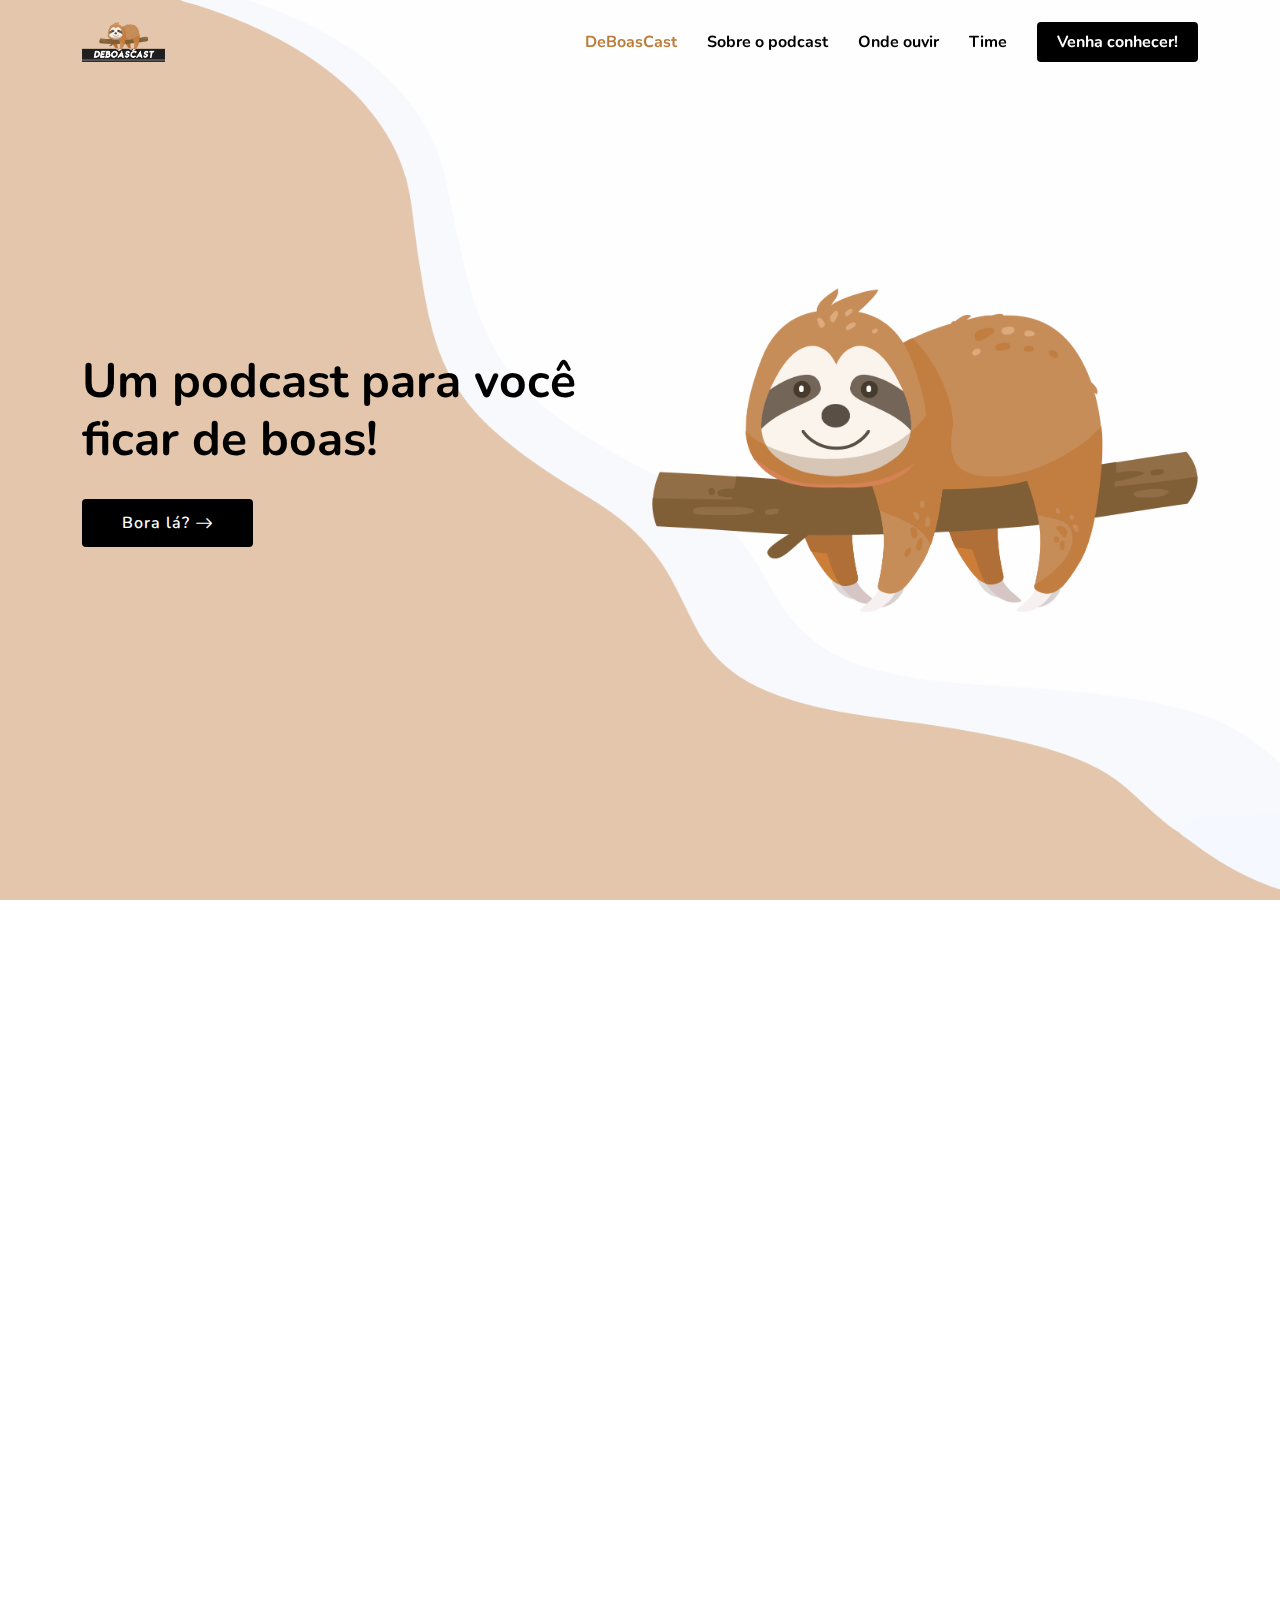
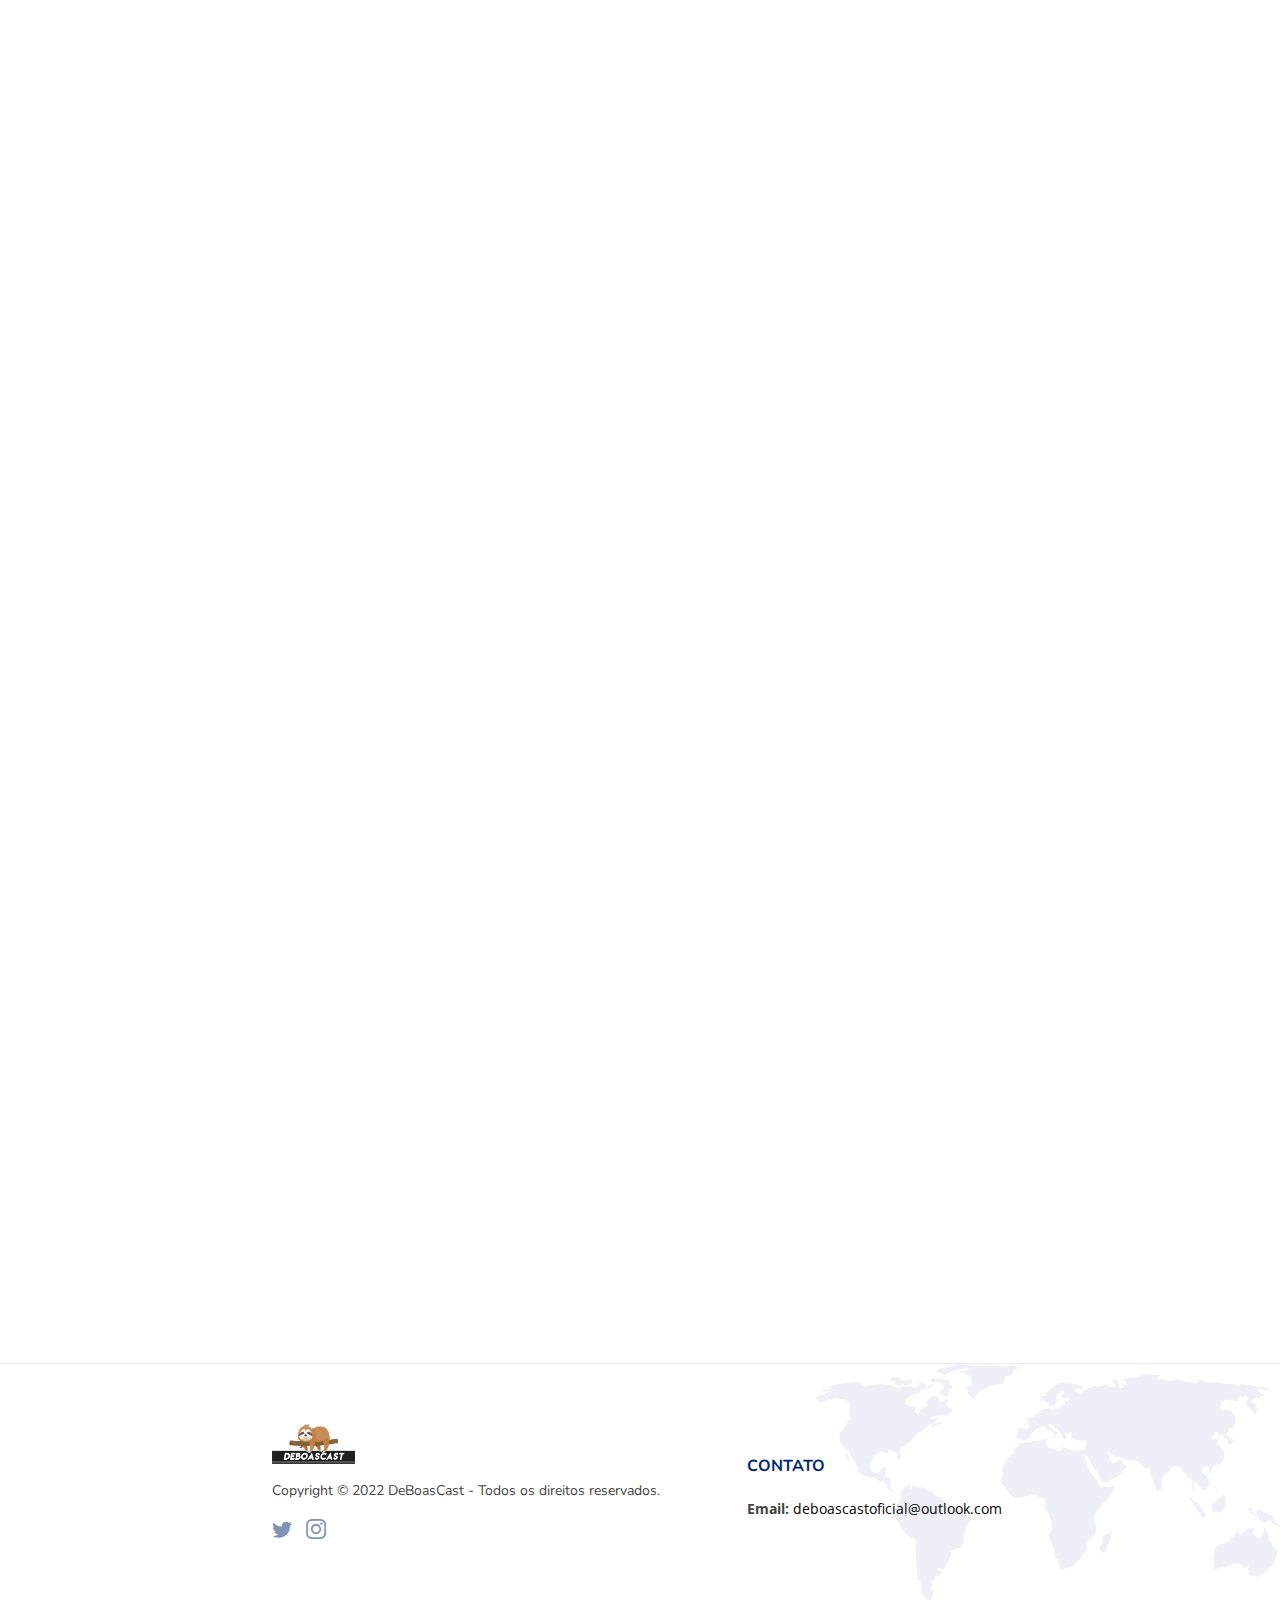
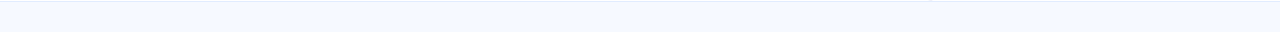
==== index.html @ 627dea47 "hotfix" ====
<!DOCTYPE html>
<html lang="pt-br">

<head>
  <meta charset="utf-8">
  <meta content="width=device-width, initial-scale=1.0" name="viewport">

  <title>DeBoasCast</title>
  <meta content="" name="description">
  <meta content="" name="keywords">

  <!-- Favicons -->
  <link href="assets/img/favicon.png" rel="icon">
  <link href="assets/img/apple-touch-icon.png" rel="apple-touch-icon">

  <!-- Google Fonts -->
  <link
    href="https://fonts.googleapis.com/css?family=Open+Sans:300,300i,400,400i,600,600i,700,700i|Nunito:300,300i,400,400i,600,600i,700,700i|Poppins:300,300i,400,400i,500,500i,600,600i,700,700i"
    rel="stylesheet">

  <!-- Vendor CSS Files -->
  <link href="assets/vendor/aos/aos.css" rel="stylesheet">
  <link href="assets/vendor/bootstrap/css/bootstrap.min.css" rel="stylesheet">
  <link href="assets/vendor/bootstrap-icons/bootstrap-icons.css" rel="stylesheet">
  <link href="assets/vendor/glightbox/css/glightbox.min.css" rel="stylesheet">
  <link href="assets/vendor/remixicon/remixicon.css" rel="stylesheet">
  <link href="assets/vendor/swiper/swiper-bundle.min.css" rel="stylesheet">

  <!-- Template Main CSS File -->
  <link href="assets/css/style.css" rel="stylesheet">


</head>

<body>

  <!-- ======= Header ======= -->
  <header id="header" class="header fixed-top">
    <div class="container-fluid container-xl d-flex align-items-center justify-content-between">

      <a href="index.html" class="logo d-flex align-items-center">
        <img src="assets/img/logo.png" alt="">
      </a>

      <nav id="navbar" class="navbar">
        <ul>
          <li><a class="nav-link scrollto active" href="#hero">DeBoasCast</a></li>
          <li><a class="nav-link scrollto" href="#about">Sobre o podcast</a></li>
          <li><a class="nav-link scrollto" href="#services">Onde ouvir</a></li>
          <li><a class="nav-link scrollto" href="#team">Time</a></li>
          <li><a class="getstarted scrollto" href="#services">Venha conhecer!</a></li>
        </ul>
        <i class="bi bi-list mobile-nav-toggle"></i>
      </nav><!-- .navbar -->

    </div>
  </header><!-- End Header -->

  <!-- ======= Hero Section ======= -->
  <section id="hero" class="hero d-flex align-items-center">

    <div class="container">
      <div class="row">
        <div class="col-lg-6 d-flex flex-column justify-content-center">
          <h1 data-aos="fade-up">Um podcast para você ficar de boas!</h1>
          <div data-aos="fade-up" data-aos-delay="600">
            <div class="text-center text-lg-start">
              <a href="#about"
                class="btn-get-started scrollto d-inline-flex align-items-center justify-content-center align-self-center">
                <span>Bora lá?</span>
                <i class="bi bi-arrow-right"></i>
              </a>
            </div>
          </div>
        </div>
        <div class="col-lg-6 hero-img" data-aos="zoom-out" data-aos-delay="200">
          <img src="assets/img/deboascast.png" class="img-fluid" alt="">
        </div>
      </div>
    </div>

  </section><!-- End Hero -->

  <main id="main">
    <!-- ======= About Section ======= -->
    <section id="about" class="about">

      <div class="container" data-aos="fade-up">
        <div class="row gx-0">

          <div class="col-lg-6 d-flex flex-column justify-content-center" data-aos="fade-up" data-aos-delay="200">
            <div class="content">
              <h3>Sobre o podcast</h3>
              <h2>Aquela boa conversa entre amigos</h2>
              <p>
                DeboasCast é um podcast em que a risada é garantida. Um papo solto, sem perder o fio. Com leveza,
                criamos conversas autênticas sobre os mais diversos temas.
              </p>
            </div>
          </div>

          <div class="col-lg-6 d-flex align-items-center" data-aos="zoom-out" data-aos-delay="200">
            <img src="assets/img/about.jpg" class="img-fluid" alt="">
          </div>

        </div>
      </div>

    </section><!-- End About Section -->

    <!-- ======= Services Section ======= -->
    <section id="services" class="services">

      <div class="container" data-aos="fade-up">

        <header class="section-header">
          <p>Estamos nas principais plataformas de podcast!</p>
        </header>

        <div class="row gy-4">

          <div class="col-lg-4 col-md-6" data-aos="fade-up" data-aos-delay="200">
            <div class="service-box blue">
              <img src="assets/img/spotify.png" alt="Logo Deezer">
              <br><br><br>
              <h3>Spotify</h3>
              <p>Não se esqueça de seguir o <strong>DeBoasCast</strong> para ser notificado sempre que tiver um episódio
                novo.</p>
              <a href="https://open.spotify.com/show/2kVSVNkNTw2prxW7HHqRiY" target="_blank"
                class="read-more"><span>Clique para ouvir</span> <i class="bi bi-arrow-right"></i></a>
            </div>
          </div>

          <div class="col-lg-4 col-md-6" data-aos="fade-up" data-aos-delay="300">
            <div class="service-box orange">
              <img src="assets/img/deezer.png" alt="Logo Deezer">
              <br><br><br>
              <h3>Deezer</h3>
              <p>Não se esqueça de seguir o <strong>DeBoasCast</strong> para ser notificado sempre que tiver um episódio
                novo.</p>
              <a href="https://www.deezer.com/br/show/1215762" target="_blank" class="read-more"><span>Clique para
                  ouvir</span> <i class="bi bi-arrow-right"></i></a>
            </div>
          </div>

          <div class="col-lg-4 col-md-6" data-aos="fade-up" data-aos-delay="400">
            <div class="service-box green">
              <img src="assets/img/googlePodcasts.png" alt="Logo Google Podcast">
              <br><br><br>
              <h3>Google Podcast</h3>
              <p>Não se esqueça de seguir o <strong>DeBoasCast</strong> para ser notificado sempre que tiver um episódio
                novo.</p>
              <a href="https://podcasts.google.com/feed/aHR0cDovL3Jzcy5jYXN0Ym94LmZtL2V2ZXJlc3QvYjdmNjM5ZDdiN2ZmNGRjMDgyZWZkNWFkYTFkZWQzZjgueG1s"
                target="_blank" class="read-more"><span>Clique para ouvir</span> <i class="bi bi-arrow-right"></i></a>
            </div>
          </div>



        </div>

      </div>

    </section><!-- End Services Section -->

    <!-- ======= Team Section ======= -->
    <section id="team" class="team">

      <div class="container" data-aos="fade-up">

        <header class="section-header">
          <p>Nosso time</p>
        </header>

        <div class="row gy-4 align-items-center justify-content-center">

          <div class="col-lg-3 col-md-6 d-flex align-items-stretch" data-aos="fade-up" data-aos-delay="100">
            <div class="member">
              <div class="member-img">
                <img src="assets/img/team/team-1.jpg" class="img-fluid" alt="">
                <div class="social">
                  <a href="https://twitter.com/rr_lores" target="_blank"><i class="bi bi-twitter"></i></a>
                  <a href="https://www.instagram.com/rr_lores/" target="_blank"><i class="bi bi-instagram"></i></a>
                </div>
              </div>


              <div class="member-info">
                <h4>Rafael Lopes dos Santos</h4>
                <span>Fundador</span>
                <p>O PodCast foi criado com o objetivo de te deixar de boas. Você vai dar boas risadas, refletindo sobre os temas discutidos e contando sempre com presenças ilustres!</p>
              </div>
            </div>
          </div>
        </div>
      </div>

      </div>

      </div>

    </section><!-- End Team Section -->

  </main><!-- End #main -->

  <!-- ======= Footer ======= -->
  <footer id="footer" class="footer">

    <div class="footer-top">
      <div class="container">
        <div class="row gy-4 align-items-center justify-content-center">
          <div class="col-lg-5 col-md-12 footer-info ">
            <a href="index.html" class="logo d-flex align-items-center">
              <img src="assets/img/logo.png" alt="">
            </a>
            <p>Copyright © 2022 DeBoasCast - Todos os direitos reservados.</p>
            <div class="social-links mt-3 ">
              <a href="https://twitter.com/DeBoasCast" target="_blank" class="twitter"><i class="bi bi-twitter"></i></a>
              <a href="https://www.instagram.com/deboascastoficial/" target="_blank" class="instagram"><i
                  class="bi bi-instagram"></i></a>
            </div>
          </div>

          <div class="col-lg-3 col-md-12 footer-contact text-center text-md-start">
            <h4>Contato</h4>
            <p>
              <strong>Email:</strong> <a href="mailto:">deboascastoficial@outlook.com</a><br>
            </p>

          </div>

        </div>
      </div>
    </div>
    </div>
  </footer><!-- End Footer -->

  <!-- Vendor JS Files -->
  <script src="assets/vendor/purecounter/purecounter_vanilla.js"></script>
  <script src="assets/vendor/aos/aos.js"></script>
  <script src="assets/vendor/bootstrap/js/bootstrap.bundle.min.js"></script>
  <script src="assets/vendor/glightbox/js/glightbox.min.js"></script>
  <script src="assets/vendor/isotope-layout/isotope.pkgd.min.js"></script>
  <script src="assets/vendor/swiper/swiper-bundle.min.js"></script>
  <script src="assets/vendor/php-email-form/validate.js"></script>

  <!-- Template Main JS File -->
  <script src="assets/js/main.js"></script>

</body>

</html>
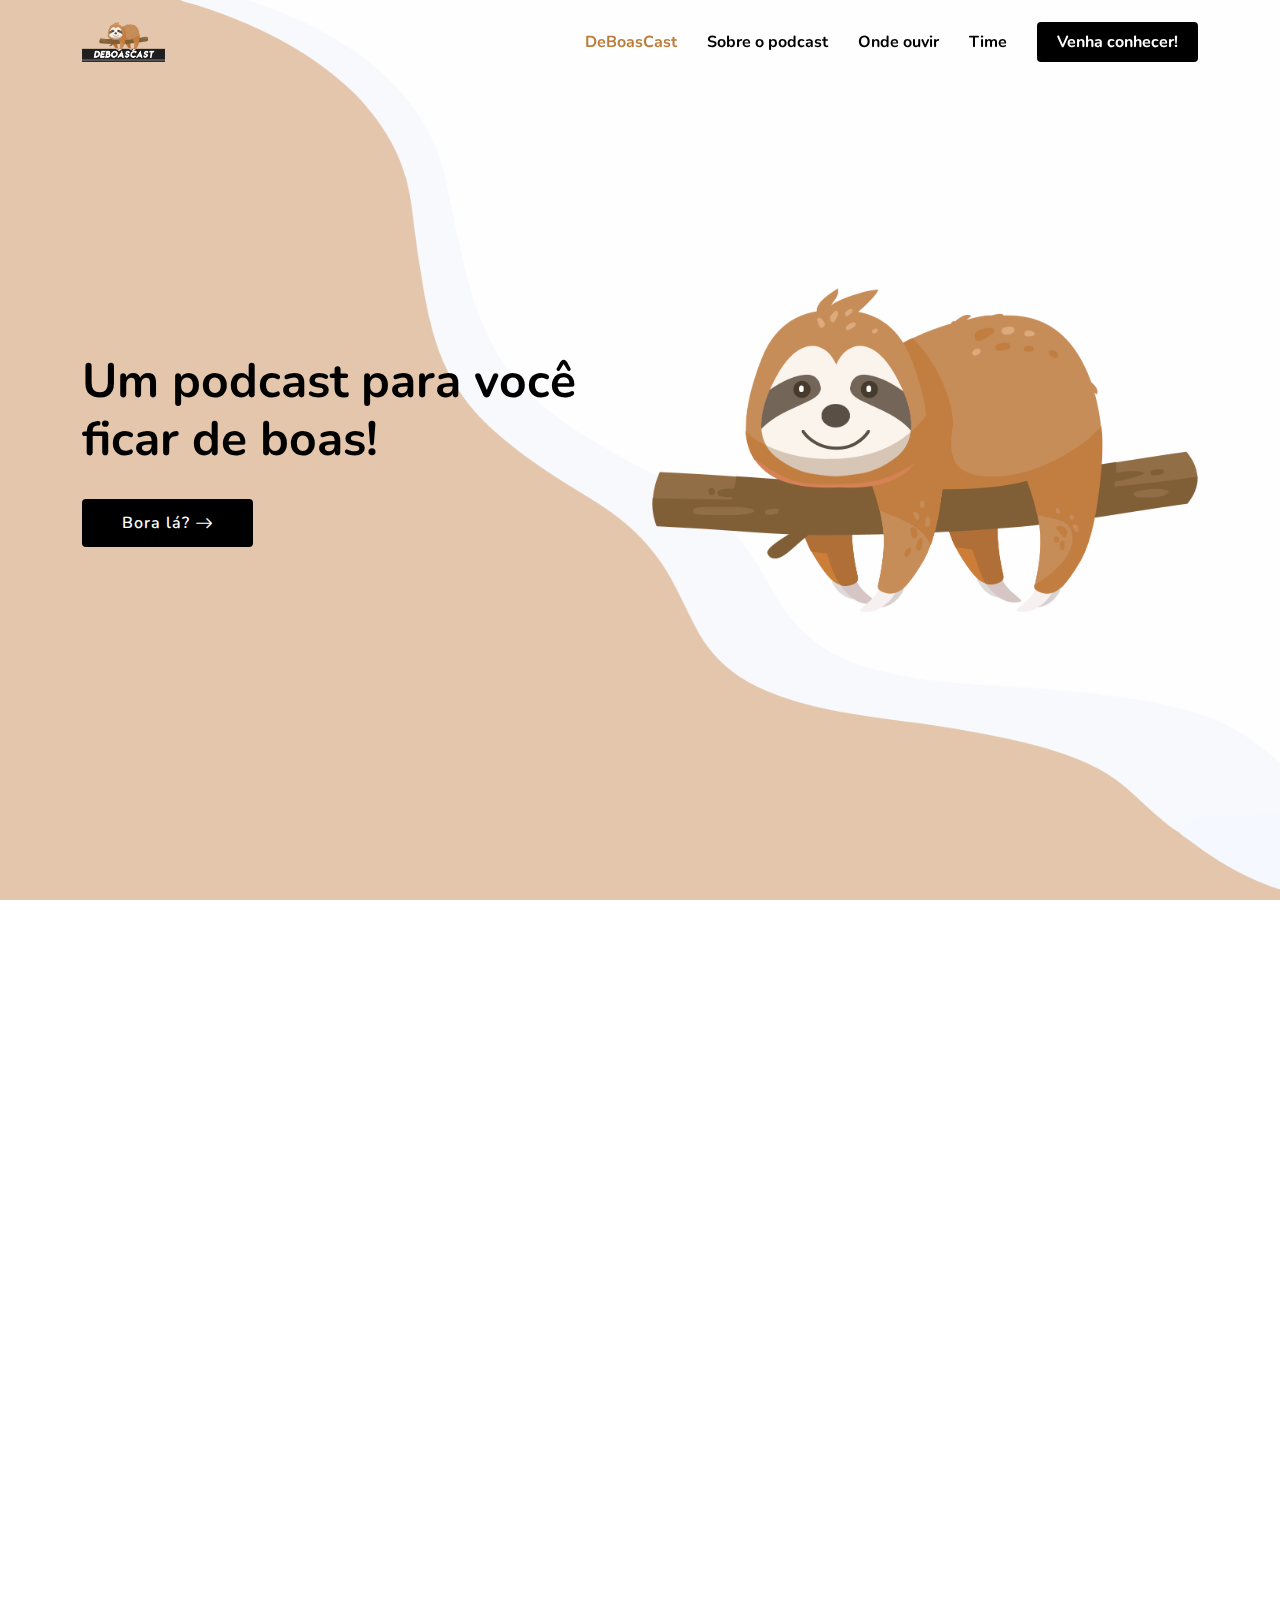
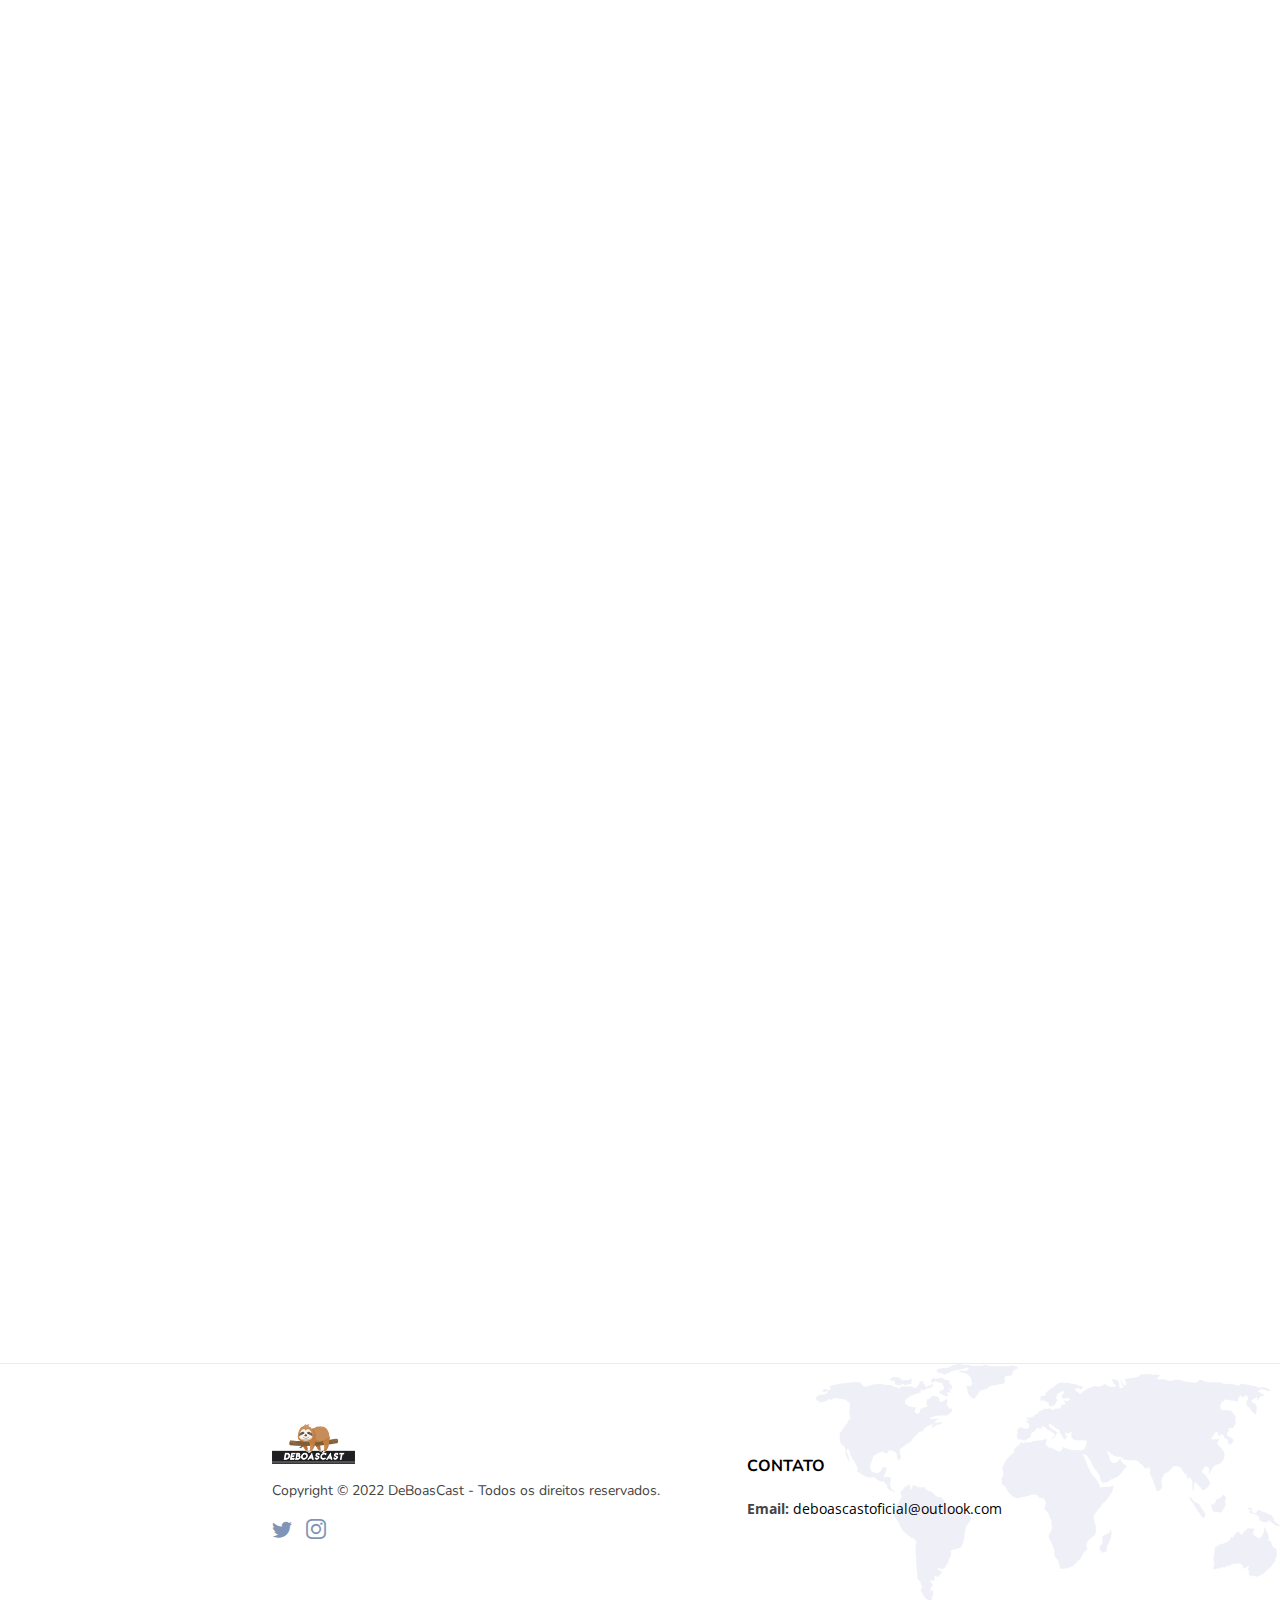
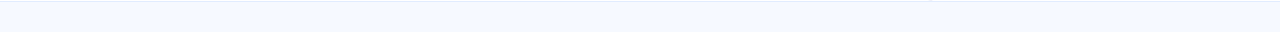
==== commit 21082be1: "update" ====
--- a/index.html
+++ b/index.html
@@ -232,8 +232,13 @@
         </div>
       </div>
     </div>
+
+
     </div>
   </footer><!-- End Footer -->
+
+  <a href="#" class="back-to-top d-flex align-items-center justify-content-center"><i
+      class="bi bi-arrow-up-short"></i></a>
 
   <!-- Vendor JS Files -->
   <script src="assets/vendor/purecounter/purecounter_vanilla.js"></script>
--- a/assets/css/style.css
+++ b/assets/css/style.css
@@ -732,7 +732,7 @@
   font-size: 18px;
   margin: 0;
   font-weight: 700;
-  color: #012970;
+  color: #000;
 }
 
 .features .feture-tabs .tab-content i {
@@ -768,7 +768,7 @@
   font-size: 20px;
   font-weight: 700;
   margin: 0 0 10px 0;
-  color: #012970;
+  color: #000;
 }
 
 .features .feature-icons .content .icon-box i {
@@ -827,7 +827,7 @@
 }
 
 .services .service-box.blue {
-  border-bottom: 3px solid #00bd60;
+  border-bottom: 3px solid #000;
 }
 
 
@@ -874,463 +874,6 @@
 
 .services .service-box:hover .icon {
   background: #fff;
-}
-
-/*--------------------------------------------------------------
-# Pricing
---------------------------------------------------------------*/
-.pricing .box {
-  padding: 40px 20px;
-  background: #fff;
-  text-align: center;
-  box-shadow: 0px 0 30px rgba(1, 41, 112, 0.08);
-  border-radius: 4px;
-  position: relative;
-  overflow: hidden;
-  transition: 0.3s;
-}
-
-.pricing .box:hover {
-  transform: scale(1.1);
-  box-shadow: 0px 0 30px rgba(1, 41, 112, 0.1);
-}
-
-.pricing h3 {
-  font-weight: 700;
-  font-size: 18px;
-  margin-bottom: 15px;
-}
-
-.pricing .price {
-  font-size: 36px;
-  color: #444444;
-  font-weight: 600;
-  font-family: "Poppins", sans-serif;
-}
-
-.pricing .price sup {
-  font-size: 20px;
-  top: -15px;
-  left: -3px;
-}
-
-.pricing .price span {
-  color: #bababa;
-  font-size: 16px;
-  font-weight: 300;
-}
-
-.pricing img {
-  padding: 30px 40px;
-}
-
-.pricing ul {
-  padding: 0;
-  list-style: none;
-  color: #444444;
-  text-align: center;
-  line-height: 26px;
-  font-size: 16px;
-  margin-bottom: 25px;
-}
-
-.pricing ul li {
-  padding-bottom: 10px;
-}
-
-.pricing ul .na {
-  color: #ccc;
-  text-decoration: line-through;
-}
-
-.pricing .btn-buy {
-  display: inline-block;
-  padding: 8px 40px 10px 40px;
-  border-radius: 50px;
-  color: #4154f1;
-  transition: none;
-  font-size: 16px;
-  font-weight: 400;
-  font-family: "Nunito", sans-serif;
-  font-weight: 600;
-  transition: 0.3s;
-  border: 1px solid #4154f1;
-}
-
-.pricing .btn-buy:hover {
-  background: #4154f1;
-  color: #fff;
-}
-
-.pricing .featured {
-  width: 200px;
-  position: absolute;
-  top: 18px;
-  right: -68px;
-  transform: rotate(45deg);
-  z-index: 1;
-  font-size: 14px;
-  padding: 1px 0 3px 0;
-  background: #4154f1;
-  color: #fff;
-}
-
-/*--------------------------------------------------------------
-# F.A.Q
---------------------------------------------------------------*/
-.faq .accordion-collapse {
-  border: 0;
-}
-
-.faq .accordion-button {
-  padding: 15px 15px 20px 0;
-  font-weight: 600;
-  border: 0;
-  font-size: 18px;
-  color: #444444;
-  text-align: left;
-}
-
-.faq .accordion-button:focus {
-  box-shadow: none;
-}
-
-.faq .accordion-button:not(.collapsed) {
-  background: none;
-  color: #4154f1;
-  border-bottom: 0;
-}
-
-.faq .accordion-body {
-  padding: 0 0 25px 0;
-  border: 0;
-}
-
-/*--------------------------------------------------------------
-# Portfolio
---------------------------------------------------------------*/
-.portfolio #portfolio-flters {
-  padding: 0;
-  margin: 0 auto 25px auto;
-  list-style: none;
-  text-align: center;
-  background: white;
-  border-radius: 50px;
-  padding: 2px 15px;
-}
-
-.portfolio #portfolio-flters li {
-  cursor: pointer;
-  display: inline-block;
-  padding: 8px 20px 10px 20px;
-  font-size: 15px;
-  font-weight: 600;
-  line-height: 1;
-  color: #444444;
-  margin: 0 4px 8px 4px;
-  transition: 0.3s;
-  border-radius: 50px;
-  border: 1px solid #fff;
-}
-
-.portfolio #portfolio-flters li:hover,
-.portfolio #portfolio-flters li.filter-active {
-  color: #4154f1;
-  border-color: #4154f1;
-}
-
-.portfolio #portfolio-flters li:last-child {
-  margin-right: 0;
-}
-
-.portfolio .portfolio-wrap {
-  transition: 0.3s;
-  position: relative;
-  overflow: hidden;
-  z-index: 1;
-  background: rgba(255, 255, 255, 0.75);
-}
-
-.portfolio .portfolio-wrap::before {
-  content: "";
-  background: rgba(255, 255, 255, 0.75);
-  position: absolute;
-  left: 30px;
-  right: 30px;
-  top: 30px;
-  bottom: 30px;
-  transition: all ease-in-out 0.3s;
-  z-index: 2;
-  opacity: 0;
-}
-
-.portfolio .portfolio-wrap img {
-  transition: 1s;
-}
-
-.portfolio .portfolio-wrap .portfolio-info {
-  opacity: 0;
-  position: absolute;
-  top: 0;
-  left: 0;
-  right: 0;
-  bottom: 0;
-  text-align: center;
-  z-index: 3;
-  transition: all ease-in-out 0.3s;
-  display: flex;
-  flex-direction: column;
-  justify-content: center;
-  align-items: center;
-}
-
-.portfolio .portfolio-wrap .portfolio-info::before {
-  display: block;
-  content: "";
-  width: 48px;
-  height: 48px;
-  position: absolute;
-  top: 35px;
-  left: 35px;
-  border-top: 3px solid rgba(1, 41, 112, 0.2);
-  border-left: 3px solid rgba(1, 41, 112, 0.2);
-  transition: all 0.5s ease 0s;
-  z-index: 9994;
-}
-
-.portfolio .portfolio-wrap .portfolio-info::after {
-  display: block;
-  content: "";
-  width: 48px;
-  height: 48px;
-  position: absolute;
-  bottom: 35px;
-  right: 35px;
-  border-bottom: 3px solid rgba(1, 41, 112, 0.2);
-  border-right: 3px solid rgba(1, 41, 112, 0.2);
-  transition: all 0.5s ease 0s;
-  z-index: 9994;
-}
-
-.portfolio .portfolio-wrap .portfolio-info h4 {
-  font-size: 20px;
-  color: #012970;
-  font-weight: 700;
-}
-
-.portfolio .portfolio-wrap .portfolio-info p {
-  color: #012970;
-  font-weight: 600;
-  font-size: 14px;
-  text-transform: uppercase;
-  padding: 0;
-  margin: 0;
-}
-
-.portfolio .portfolio-wrap .portfolio-links {
-  text-align: center;
-  z-index: 4;
-}
-
-.portfolio .portfolio-wrap .portfolio-links a {
-  color: #fff;
-  background: #4154f1;
-  margin: 10px 2px;
-  width: 36px;
-  height: 36px;
-  display: inline-flex;
-  align-items: center;
-  justify-content: center;
-  border-radius: 50%;
-  transition: 0.3s;
-}
-
-.portfolio .portfolio-wrap .portfolio-links a i {
-  font-size: 24px;
-  line-height: 0;
-}
-
-.portfolio .portfolio-wrap .portfolio-links a:hover {
-  background: #5969f3;
-}
-
-.portfolio .portfolio-wrap:hover img {
-  transform: scale(1.1);
-}
-
-.portfolio .portfolio-wrap:hover::before {
-  top: 0;
-  left: 0;
-  right: 0;
-  bottom: 0;
-  opacity: 1;
-}
-
-.portfolio .portfolio-wrap:hover .portfolio-info {
-  opacity: 1;
-}
-
-.portfolio .portfolio-wrap:hover .portfolio-info::before {
-  top: 15px;
-  left: 15px;
-}
-
-.portfolio .portfolio-wrap:hover .portfolio-info::after {
-  bottom: 15px;
-  right: 15px;
-}
-
-/*--------------------------------------------------------------
-# Portfolio Details
---------------------------------------------------------------*/
-.portfolio-details {
-  padding-top: 40px;
-}
-
-.portfolio-details .portfolio-details-slider img {
-  width: 100%;
-}
-
-.portfolio-details .portfolio-details-slider .swiper-pagination {
-  margin-top: 20px;
-  position: relative;
-}
-
-.portfolio-details .portfolio-details-slider .swiper-pagination .swiper-pagination-bullet {
-  width: 12px;
-  height: 12px;
-  background-color: #fff;
-  opacity: 1;
-  border: 1px solid #4154f1;
-}
-
-.portfolio-details .portfolio-details-slider .swiper-pagination .swiper-pagination-bullet-active {
-  background-color: #4154f1;
-}
-
-.portfolio-details .portfolio-info {
-  padding: 30px;
-  box-shadow: 0px 0 30px rgba(1, 41, 112, 0.08);
-}
-
-.portfolio-details .portfolio-info h3 {
-  font-size: 22px;
-  font-weight: 700;
-  margin-bottom: 20px;
-  padding-bottom: 20px;
-  border-bottom: 1px solid #eee;
-}
-
-.portfolio-details .portfolio-info ul {
-  list-style: none;
-  padding: 0;
-  font-size: 15px;
-}
-
-.portfolio-details .portfolio-info ul li+li {
-  margin-top: 10px;
-}
-
-.portfolio-details .portfolio-description {
-  padding-top: 30px;
-}
-
-.portfolio-details .portfolio-description h2 {
-  font-size: 26px;
-  font-weight: 700;
-  margin-bottom: 20px;
-}
-
-.portfolio-details .portfolio-description p {
-  padding: 0;
-}
-
-/*--------------------------------------------------------------
-# Testimonials
---------------------------------------------------------------*/
-.testimonials .testimonial-item {
-  box-sizing: content-box;
-  padding: 30px;
-  margin: 40px 30px;
-  box-shadow: 0px 0 20px rgba(1, 41, 112, 0.1);
-  background: #fff;
-  min-height: 320px;
-  display: flex;
-  flex-direction: column;
-  text-align: center;
-  transition: 0.3s;
-}
-
-.testimonials .testimonial-item .stars {
-  margin-bottom: 15px;
-}
-
-.testimonials .testimonial-item .stars i {
-  color: #ffc107;
-  margin: 0 1px;
-}
-
-.testimonials .testimonial-item .testimonial-img {
-  width: 90px;
-  border-radius: 50%;
-  border: 4px solid #fff;
-  margin: 0 auto;
-}
-
-.testimonials .testimonial-item h3 {
-  font-size: 18px;
-  font-weight: bold;
-  margin: 10px 0 5px 0;
-  color: #111;
-}
-
-.testimonials .testimonial-item h4 {
-  font-size: 14px;
-  color: #999;
-  margin: 0;
-}
-
-.testimonials .testimonial-item p {
-  font-style: italic;
-  margin: 0 auto 15px auto;
-}
-
-.testimonials .swiper-pagination {
-  margin-top: 20px;
-  position: relative;
-}
-
-.testimonials .swiper-pagination .swiper-pagination-bullet {
-  width: 12px;
-  height: 12px;
-  background-color: #fff;
-  opacity: 1;
-  border: 1px solid #4154f1;
-}
-
-.testimonials .swiper-pagination .swiper-pagination-bullet-active {
-  background-color: #4154f1;
-}
-
-.testimonials .swiper-slide {
-  opacity: 0.3;
-}
-
-@media (max-width: 1199px) {
-  .testimonials .swiper-slide-active {
-    opacity: 1;
-  }
-
-  .testimonials .swiper-pagination {
-    margin-top: 0;
-  }
-}
-
-@media (min-width: 1200px) {
-  .testimonials .swiper-slide-next {
-    opacity: 1;
-    transform: scale(1.12);
-  }
 }
 
 /*--------------------------------------------------------------
@@ -1432,737 +975,6 @@
 }
 
 /*--------------------------------------------------------------
-# Clients
---------------------------------------------------------------*/
-.clients .clients-slider .swiper-slide img {
-  opacity: 0.5;
-  transition: 0.3s;
-}
-
-.clients .clients-slider .swiper-slide img:hover {
-  opacity: 1;
-}
-
-.clients .clients-slider .swiper-pagination {
-  margin-top: 20px;
-  position: relative;
-}
-
-.clients .clients-slider .swiper-pagination .swiper-pagination-bullet {
-  width: 12px;
-  height: 12px;
-  background-color: #fff;
-  opacity: 1;
-  border: 1px solid #4154f1;
-}
-
-.clients .clients-slider .swiper-pagination .swiper-pagination-bullet-active {
-  background-color: #4154f1;
-}
-
-/*--------------------------------------------------------------
-# Recent Blog Posts
---------------------------------------------------------------*/
-.recent-blog-posts .post-box {
-  box-shadow: 0px 0 30px rgba(1, 41, 112, 0.08);
-  transition: 0.3s;
-  height: 100%;
-  overflow: hidden;
-  padding: 30px;
-  border-radius: 8px;
-  position: relative;
-  display: flex;
-  flex-direction: column;
-}
-
-.recent-blog-posts .post-box .post-img {
-  overflow: hidden;
-  margin: -30px -30px 15px -30px;
-  position: relative;
-}
-
-.recent-blog-posts .post-box .post-img img {
-  transition: 0.5s;
-}
-
-.recent-blog-posts .post-box .post-date {
-  font-size: 16px;
-  font-weight: 600;
-  color: rgba(1, 41, 112, 0.6);
-  display: block;
-  margin-bottom: 10px;
-}
-
-.recent-blog-posts .post-box .post-title {
-  font-size: 24px;
-  color: #012970;
-  font-weight: 700;
-  margin-bottom: 18px;
-  position: relative;
-  transition: 0.3s;
-}
-
-.recent-blog-posts .post-box .readmore {
-  display: flex;
-  align-items: center;
-  font-weight: 600;
-  line-height: 1;
-  transition: 0.3s;
-}
-
-.recent-blog-posts .post-box .readmore i {
-  line-height: 0;
-  margin-left: 4px;
-  font-size: 18px;
-}
-
-.recent-blog-posts .post-box:hover .post-title {
-  color: #4154f1;
-}
-
-.recent-blog-posts .post-box:hover .post-img img {
-  transform: rotate(6deg) scale(1.2);
-}
-
-/*--------------------------------------------------------------
-# Contact
---------------------------------------------------------------*/
-.contact .info-box {
-  color: #444444;
-  background: #fafbff;
-  padding: 30px;
-}
-
-.contact .info-box i {
-  font-size: 38px;
-  line-height: 0;
-  color: #4154f1;
-}
-
-.contact .info-box h3 {
-  font-size: 20px;
-  color: #012970;
-  font-weight: 700;
-  margin: 20px 0 10px 0;
-}
-
-.contact .info-box p {
-  padding: 0;
-  line-height: 24px;
-  font-size: 14px;
-  margin-bottom: 0;
-}
-
-.contact .php-email-form {
-  background: #fafbff;
-  padding: 30px;
-  height: 100%;
-}
-
-.contact .php-email-form .error-message {
-  display: none;
-  color: #fff;
-  background: #ed3c0d;
-  text-align: left;
-  padding: 15px;
-  margin-bottom: 24px;
-  font-weight: 600;
-}
-
-.contact .php-email-form .sent-message {
-  display: none;
-  color: #fff;
-  background: #18d26e;
-  text-align: center;
-  padding: 15px;
-  margin-bottom: 24px;
-  font-weight: 600;
-}
-
-.contact .php-email-form .loading {
-  display: none;
-  background: #fff;
-  text-align: center;
-  padding: 15px;
-  margin-bottom: 24px;
-}
-
-.contact .php-email-form .loading:before {
-  content: "";
-  display: inline-block;
-  border-radius: 50%;
-  width: 24px;
-  height: 24px;
-  margin: 0 10px -6px 0;
-  border: 3px solid #18d26e;
-  border-top-color: #eee;
-  -webkit-animation: animate-loading 1s linear infinite;
-  animation: animate-loading 1s linear infinite;
-}
-
-.contact .php-email-form input,
-.contact .php-email-form textarea {
-  border-radius: 0;
-  box-shadow: none;
-  font-size: 14px;
-  border-radius: 0;
-}
-
-.contact .php-email-form input:focus,
-.contact .php-email-form textarea:focus {
-  border-color: #4154f1;
-}
-
-.contact .php-email-form input {
-  padding: 10px 15px;
-}
-
-.contact .php-email-form textarea {
-  padding: 12px 15px;
-}
-
-.contact .php-email-form button[type=submit] {
-  background: #4154f1;
-  border: 0;
-  padding: 10px 30px;
-  color: #fff;
-  transition: 0.4s;
-  border-radius: 4px;
-}
-
-.contact .php-email-form button[type=submit]:hover {
-  background: #5969f3;
-}
-
-@-webkit-keyframes animate-loading {
-  0% {
-    transform: rotate(0deg);
-  }
-
-  100% {
-    transform: rotate(360deg);
-  }
-}
-
-@keyframes animate-loading {
-  0% {
-    transform: rotate(0deg);
-  }
-
-  100% {
-    transform: rotate(360deg);
-  }
-}
-
-/*--------------------------------------------------------------
-# Blog
---------------------------------------------------------------*/
-.blog {
-  padding: 40px 0 20px 0;
-}
-
-.blog .entry {
-  padding: 30px;
-  margin-bottom: 60px;
-  box-shadow: 0 4px 16px rgba(0, 0, 0, 0.1);
-}
-
-.blog .entry .entry-img {
-  max-height: 440px;
-  margin: -30px -30px 20px -30px;
-  overflow: hidden;
-}
-
-.blog .entry .entry-title {
-  font-size: 28px;
-  font-weight: bold;
-  padding: 0;
-  margin: 0 0 20px 0;
-}
-
-.blog .entry .entry-title a {
-  color: #012970;
-  transition: 0.3s;
-}
-
-.blog .entry .entry-title a:hover {
-  color: #4154f1;
-}
-
-.blog .entry .entry-meta {
-  margin-bottom: 15px;
-  color: #4084fd;
-}
-
-.blog .entry .entry-meta ul {
-  display: flex;
-  flex-wrap: wrap;
-  list-style: none;
-  align-items: center;
-  padding: 0;
-  margin: 0;
-}
-
-.blog .entry .entry-meta ul li+li {
-  padding-left: 20px;
-}
-
-.blog .entry .entry-meta i {
-  font-size: 16px;
-  margin-right: 8px;
-  line-height: 0;
-}
-
-.blog .entry .entry-meta a {
-  color: #777777;
-  font-size: 14px;
-  display: inline-block;
-  line-height: 1;
-}
-
-.blog .entry .entry-content p {
-  line-height: 24px;
-}
-
-.blog .entry .entry-content .read-more {
-  -moz-text-align-last: right;
-  text-align-last: right;
-}
-
-.blog .entry .entry-content .read-more a {
-  display: inline-block;
-  background: #4154f1;
-  color: #fff;
-  padding: 6px 20px;
-  transition: 0.3s;
-  font-size: 14px;
-  border-radius: 4px;
-}
-
-.blog .entry .entry-content .read-more a:hover {
-  background: #5969f3;
-}
-
-.blog .entry .entry-content h3 {
-  font-size: 22px;
-  margin-top: 30px;
-  font-weight: bold;
-}
-
-.blog .entry .entry-content blockquote {
-  overflow: hidden;
-  background-color: #fafafa;
-  padding: 60px;
-  position: relative;
-  text-align: center;
-  margin: 20px 0;
-}
-
-.blog .entry .entry-content blockquote p {
-  color: #444444;
-  line-height: 1.6;
-  margin-bottom: 0;
-  font-style: italic;
-  font-weight: 500;
-  font-size: 22px;
-}
-
-.blog .entry .entry-content blockquote::after {
-  content: "";
-  position: absolute;
-  left: 0;
-  top: 0;
-  bottom: 0;
-  width: 3px;
-  background-color: #012970;
-  margin-top: 20px;
-  margin-bottom: 20px;
-}
-
-.blog .entry .entry-footer {
-  padding-top: 10px;
-  border-top: 1px solid #e6e6e6;
-}
-
-.blog .entry .entry-footer i {
-  color: #0d64fd;
-  display: inline;
-}
-
-.blog .entry .entry-footer a {
-  color: #013289;
-  transition: 0.3s;
-}
-
-.blog .entry .entry-footer a:hover {
-  color: #4154f1;
-}
-
-.blog .entry .entry-footer .cats {
-  list-style: none;
-  display: inline;
-  padding: 0 20px 0 0;
-  font-size: 14px;
-}
-
-.blog .entry .entry-footer .cats li {
-  display: inline-block;
-}
-
-.blog .entry .entry-footer .tags {
-  list-style: none;
-  display: inline;
-  padding: 0;
-  font-size: 14px;
-}
-
-.blog .entry .entry-footer .tags li {
-  display: inline-block;
-}
-
-.blog .entry .entry-footer .tags li+li::before {
-  padding-right: 6px;
-  color: #6c757d;
-  content: ",";
-}
-
-.blog .entry .entry-footer .share {
-  font-size: 16px;
-}
-
-.blog .entry .entry-footer .share i {
-  padding-left: 5px;
-}
-
-.blog .entry-single {
-  margin-bottom: 30px;
-}
-
-.blog .blog-author {
-  padding: 20px;
-  margin-bottom: 30px;
-  box-shadow: 0 4px 16px rgba(0, 0, 0, 0.1);
-}
-
-.blog .blog-author img {
-  width: 120px;
-  margin-right: 20px;
-}
-
-.blog .blog-author h4 {
-  font-weight: 600;
-  font-size: 22px;
-  margin-bottom: 0px;
-  padding: 0;
-  color: #012970;
-}
-
-.blog .blog-author .social-links {
-  margin: 0 10px 10px 0;
-}
-
-.blog .blog-author .social-links a {
-  color: rgba(1, 41, 112, 0.5);
-  margin-right: 5px;
-}
-
-.blog .blog-author p {
-  font-style: italic;
-  color: #b7b7b7;
-}
-
-.blog .blog-comments {
-  margin-bottom: 30px;
-}
-
-.blog .blog-comments .comments-count {
-  font-weight: bold;
-}
-
-.blog .blog-comments .comment {
-  margin-top: 30px;
-  position: relative;
-}
-
-.blog .blog-comments .comment .comment-img {
-  margin-right: 14px;
-}
-
-.blog .blog-comments .comment .comment-img img {
-  width: 60px;
-}
-
-.blog .blog-comments .comment h5 {
-  font-size: 16px;
-  margin-bottom: 2px;
-}
-
-.blog .blog-comments .comment h5 a {
-  font-weight: bold;
-  color: #444444;
-  transition: 0.3s;
-}
-
-.blog .blog-comments .comment h5 a:hover {
-  color: #4154f1;
-}
-
-.blog .blog-comments .comment h5 .reply {
-  padding-left: 10px;
-  color: #012970;
-}
-
-.blog .blog-comments .comment h5 .reply i {
-  font-size: 20px;
-}
-
-.blog .blog-comments .comment time {
-  display: block;
-  font-size: 14px;
-  color: #013ca3;
-  margin-bottom: 5px;
-}
-
-.blog .blog-comments .comment.comment-reply {
-  padding-left: 40px;
-}
-
-.blog .blog-comments .reply-form {
-  margin-top: 30px;
-  padding: 30px;
-  box-shadow: 0 4px 16px rgba(0, 0, 0, 0.1);
-}
-
-.blog .blog-comments .reply-form h4 {
-  font-weight: bold;
-  font-size: 22px;
-}
-
-.blog .blog-comments .reply-form p {
-  font-size: 14px;
-}
-
-.blog .blog-comments .reply-form input {
-  border-radius: 4px;
-  padding: 10px 10px;
-  font-size: 14px;
-}
-
-.blog .blog-comments .reply-form input:focus {
-  box-shadow: none;
-  border-color: #a0aaf8;
-}
-
-.blog .blog-comments .reply-form textarea {
-  border-radius: 4px;
-  padding: 10px 10px;
-  font-size: 14px;
-}
-
-.blog .blog-comments .reply-form textarea:focus {
-  box-shadow: none;
-  border-color: #a0aaf8;
-}
-
-.blog .blog-comments .reply-form .form-group {
-  margin-bottom: 25px;
-}
-
-.blog .blog-comments .reply-form .btn-primary {
-  border-radius: 4px;
-  padding: 10px 20px;
-  border: 0;
-  background-color: #012970;
-}
-
-.blog .blog-comments .reply-form .btn-primary:hover {
-  background-color: #013289;
-}
-
-.blog .blog-pagination {
-  color: #024ed5;
-}
-
-.blog .blog-pagination ul {
-  display: flex;
-  padding: 0;
-  margin: 0;
-  list-style: none;
-}
-
-.blog .blog-pagination li {
-  margin: 0 5px;
-  transition: 0.3s;
-}
-
-.blog .blog-pagination li a {
-  color: #012970;
-  padding: 7px 16px;
-  display: flex;
-  align-items: center;
-  justify-content: center;
-}
-
-.blog .blog-pagination li.active,
-.blog .blog-pagination li:hover {
-  background: #4154f1;
-}
-
-.blog .blog-pagination li.active a,
-.blog .blog-pagination li:hover a {
-  color: #fff;
-}
-
-.blog .sidebar {
-  padding: 30px;
-  margin: 0 0 60px 20px;
-  box-shadow: 0 4px 16px rgba(0, 0, 0, 0.1);
-}
-
-.blog .sidebar .sidebar-title {
-  font-size: 20px;
-  font-weight: 700;
-  padding: 0 0 0 0;
-  margin: 0 0 15px 0;
-  color: #012970;
-  position: relative;
-}
-
-.blog .sidebar .sidebar-item {
-  margin-bottom: 30px;
-}
-
-.blog .sidebar .search-form form {
-  background: #fff;
-  border: 1px solid #ddd;
-  padding: 3px 10px;
-  position: relative;
-}
-
-.blog .sidebar .search-form form input[type=text] {
-  border: 0;
-  padding: 4px;
-  border-radius: 4px;
-  width: calc(100% - 40px);
-}
-
-.blog .sidebar .search-form form button {
-  position: absolute;
-  top: 0;
-  right: 0;
-  bottom: 0;
-  border: 0;
-  background: none;
-  font-size: 16px;
-  padding: 0 15px;
-  margin: -1px;
-  background: #4154f1;
-  color: #fff;
-  transition: 0.3s;
-  border-radius: 0 4px 4px 0;
-  line-height: 0;
-}
-
-.blog .sidebar .search-form form button i {
-  line-height: 0;
-}
-
-.blog .sidebar .search-form form button:hover {
-  background: #5465f2;
-}
-
-.blog .sidebar .categories ul {
-  list-style: none;
-  padding: 0;
-}
-
-.blog .sidebar .categories ul li+li {
-  padding-top: 10px;
-}
-
-.blog .sidebar .categories ul a {
-  color: #012970;
-  transition: 0.3s;
-}
-
-.blog .sidebar .categories ul a:hover {
-  color: #4154f1;
-}
-
-.blog .sidebar .categories ul a span {
-  padding-left: 5px;
-  color: #aaaaaa;
-  font-size: 14px;
-}
-
-.blog .sidebar .recent-posts .post-item+.post-item {
-  margin-top: 15px;
-}
-
-.blog .sidebar .recent-posts img {
-  width: 80px;
-  float: left;
-}
-
-.blog .sidebar .recent-posts h4 {
-  font-size: 15px;
-  margin-left: 95px;
-  font-weight: bold;
-}
-
-.blog .sidebar .recent-posts h4 a {
-  color: #012970;
-  transition: 0.3s;
-}
-
-.blog .sidebar .recent-posts h4 a:hover {
-  color: #4154f1;
-}
-
-.blog .sidebar .recent-posts time {
-  display: block;
-  margin-left: 95px;
-  font-style: italic;
-  font-size: 14px;
-  color: #aaaaaa;
-}
-
-.blog .sidebar .tags {
-  margin-bottom: -10px;
-}
-
-.blog .sidebar .tags ul {
-  list-style: none;
-  padding: 0;
-}
-
-.blog .sidebar .tags ul li {
-  display: inline-block;
-}
-
-.blog .sidebar .tags ul a {
-  color: #0257ee;
-  font-size: 14px;
-  padding: 6px 14px;
-  margin: 0 6px 8px 0;
-  border: 1px solid #d7e6ff;
-  display: inline-block;
-  transition: 0.3s;
-}
-
-.blog .sidebar .tags ul a:hover {
-  color: #fff;
-  border: 1px solid #4154f1;
-  background: #4154f1;
-}
-
-.blog .sidebar .tags ul a span {
-  padding-left: 5px;
-  color: #a5c5fe;
-  font-size: 14px;
-}
-
-/*--------------------------------------------------------------
 # Footer
 --------------------------------------------------------------*/
 .footer {
@@ -2211,7 +1023,7 @@
   font-size: 16px;
   padding: 0 30px;
   margin: 3px;
-  background: #4154f1;
+  background: #000;
   color: #fff;
   transition: 0.3s;
   border-radius: 4px;
@@ -2275,13 +1087,13 @@
 }
 
 .footer .footer-top .social-links a:hover {
-  color: #012970;
+  color: #000;
 }
 
 .footer .footer-top h4 {
   font-size: 16px;
   font-weight: bold;
-  color: #012970;
+  color: #000;
   text-transform: uppercase;
   position: relative;
   padding-bottom: 12px;
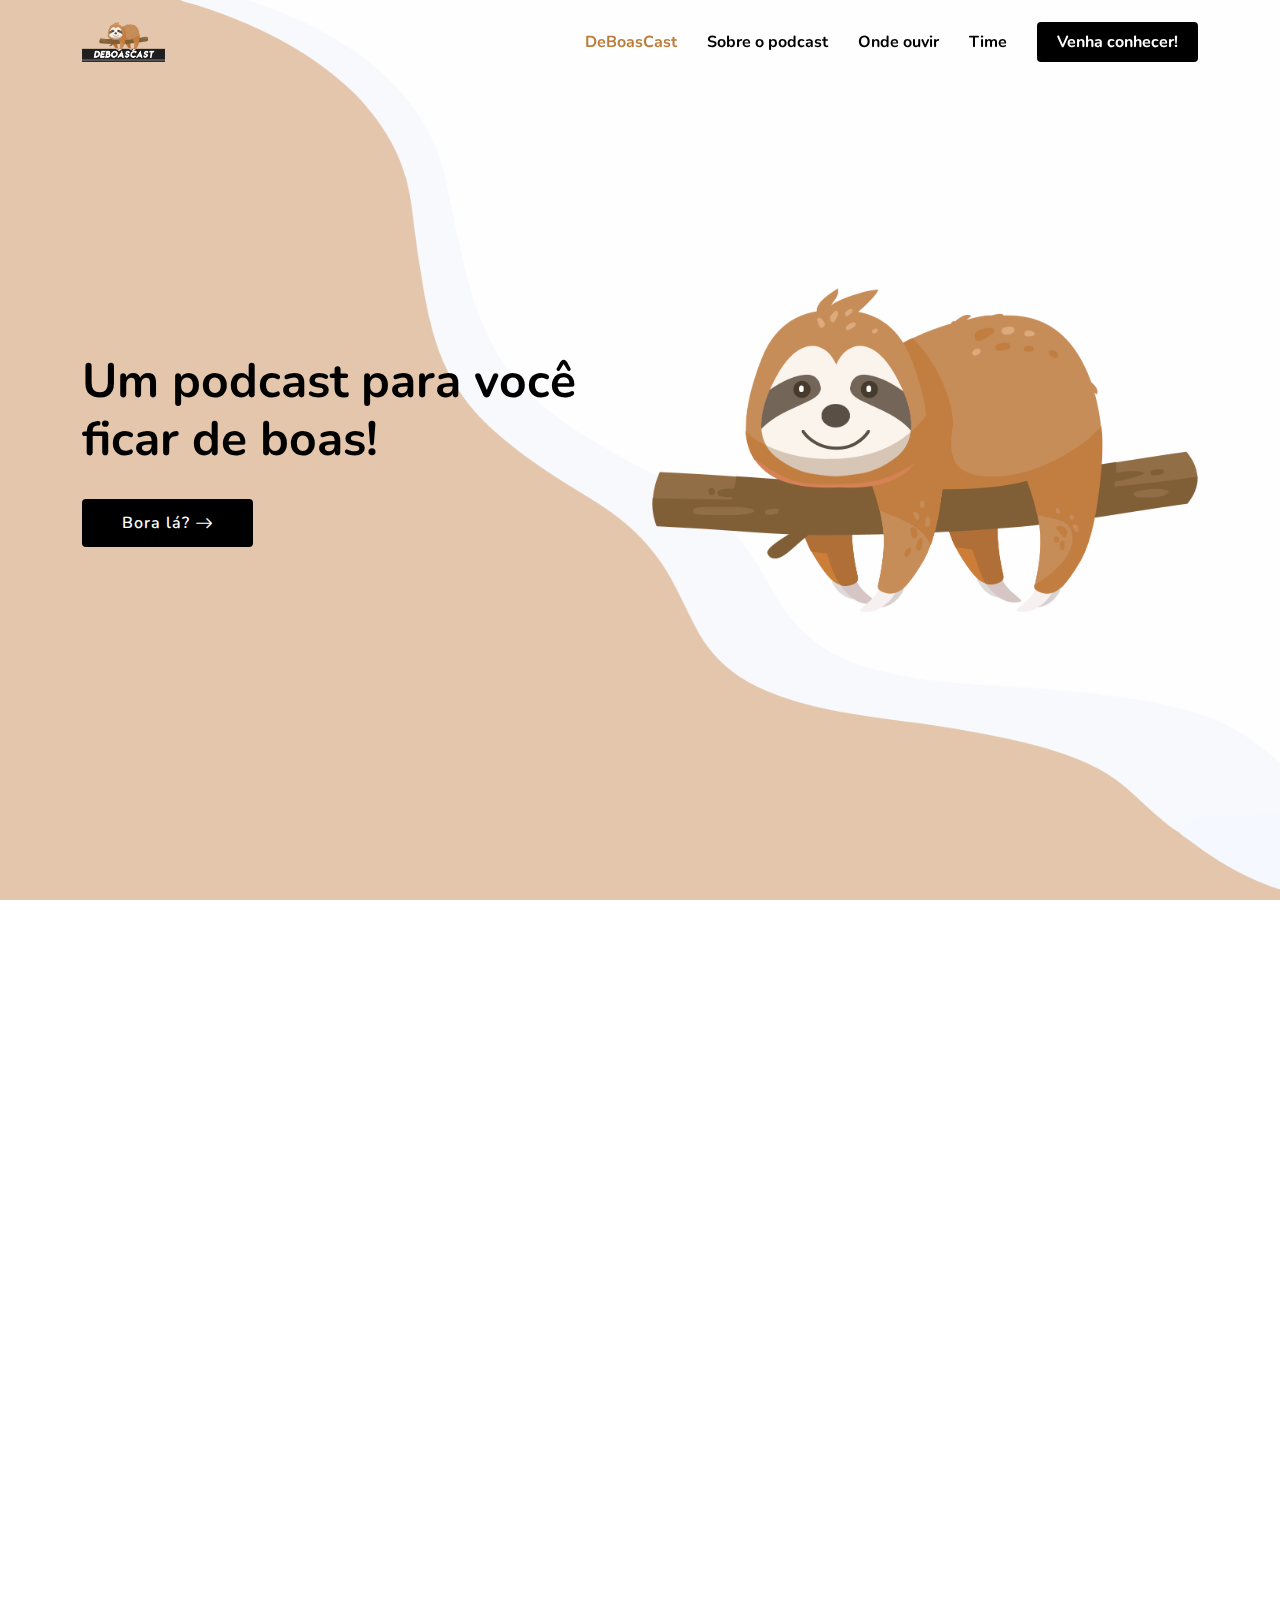
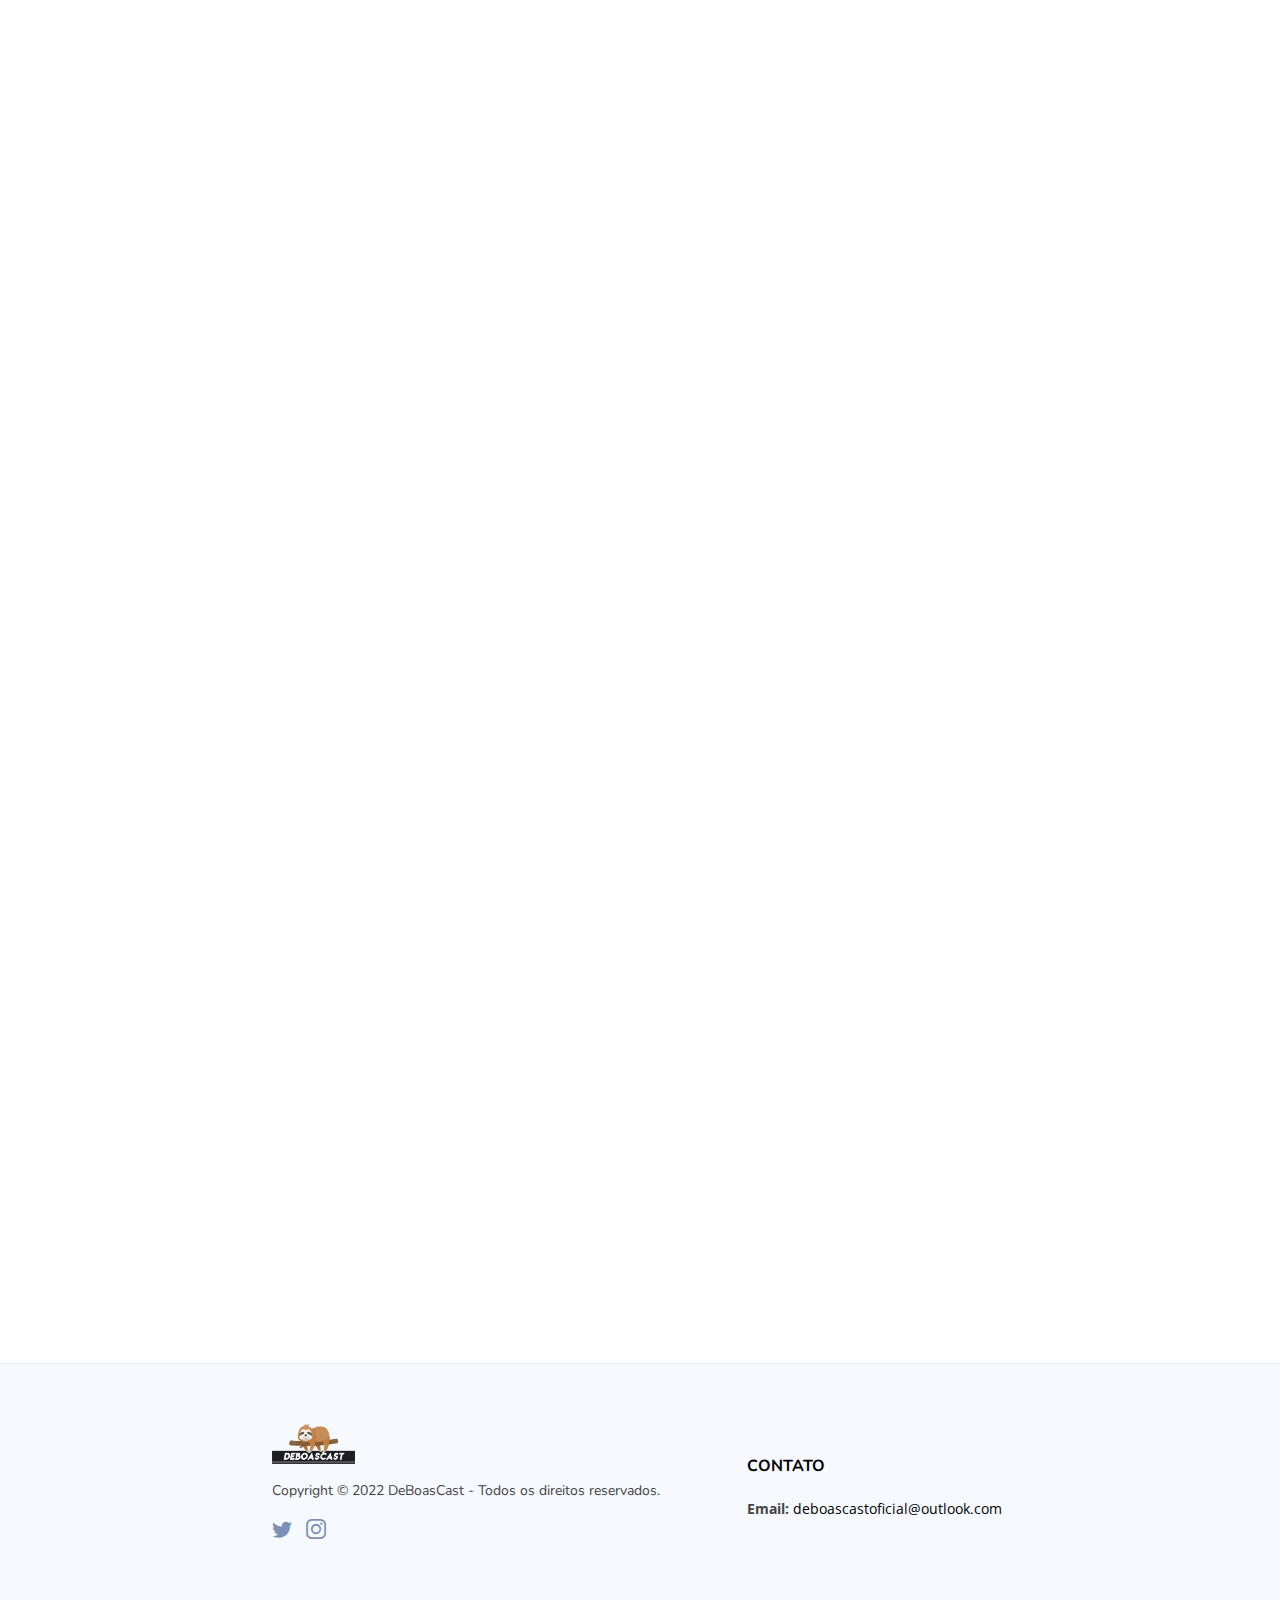
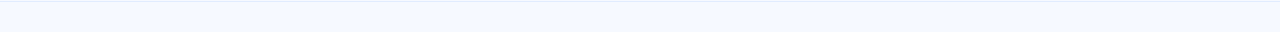
==== commit fe689a32: "fix mailto" ====
--- a/index.html
+++ b/index.html
@@ -11,7 +11,7 @@
 
   <!-- Favicons -->
   <link href="assets/img/favicon.png" rel="icon">
-  <link href="assets/img/apple-touch-icon.png" rel="apple-touch-icon">
+  <link href="assets/img/logo.png" rel="logo">
 
   <!-- Google Fonts -->
   <link
@@ -224,7 +224,7 @@
           <div class="col-lg-3 col-md-12 footer-contact text-center text-md-start">
             <h4>Contato</h4>
             <p>
-              <strong>Email:</strong> <a href="mailto:">deboascastoficial@outlook.com</a><br>
+              <strong>Email:</strong> <a href="mailto:" target="_blank">deboascastoficial@outlook.com</a><br>
             </p>
 
           </div>
--- a/assets/css/style.css
+++ b/assets/css/style.css
@@ -1,10 +1,3 @@
-/**
-* Template Name: FlexStart - v1.11.1
-* Template URL: https://bootstrapmade.com/flexstart-bootstrap-startup-template/
-* Author: BootstrapMade.com
-* License: https://bootstrapmade.com/license/
-*/
-
 /*--------------------------------------------------------------
 # General
 --------------------------------------------------------------*/
@@ -590,200 +583,6 @@
 }
 
 /*--------------------------------------------------------------
-# Values
---------------------------------------------------------------*/
-.values .box {
-  padding: 30px;
-  box-shadow: 0px 0 5px rgba(1, 41, 112, 0.08);
-  text-align: center;
-  transition: 0.3s;
-  height: 100%;
-}
-
-.values .box img {
-  padding: 30px 50px;
-  transition: 0.5s;
-  transform: scale(1.1);
-}
-
-.values .box h3 {
-  font-size: 24px;
-  color: #012970;
-  font-weight: 700;
-  margin-bottom: 18px;
-}
-
-.values .box:hover {
-  box-shadow: 0px 0 30px rgba(1, 41, 112, 0.08);
-}
-
-.values .box:hover img {
-  transform: scale(1);
-}
-
-/*--------------------------------------------------------------
-# Counts
---------------------------------------------------------------*/
-.counts {
-  padding: 70px 0 60px;
-}
-
-.counts .count-box {
-  display: flex;
-  align-items: center;
-  padding: 30px;
-  width: 100%;
-  background: #fff;
-  box-shadow: 0px 0 30px rgba(1, 41, 112, 0.08);
-}
-
-.counts .count-box i {
-  font-size: 42px;
-  line-height: 0;
-  margin-right: 20px;
-  color: #4154f1;
-}
-
-.counts .count-box span {
-  font-size: 36px;
-  display: block;
-  font-weight: 600;
-  color: #000000;
-}
-
-.counts .count-box p {
-  padding: 0;
-  margin: 0;
-  font-family: "Nunito", sans-serif;
-  font-size: 14px;
-}
-
-/*--------------------------------------------------------------
-# Features
---------------------------------------------------------------*/
-.features .feature-box {
-  padding: 24px 20px;
-  box-shadow: 0px 0 30px rgba(1, 41, 112, 0.08);
-  transition: 0.3s;
-  height: 100%;
-}
-
-.features .feature-box h3 {
-  font-size: 18px;
-  color: #012970;
-  font-weight: 700;
-  margin: 0;
-}
-
-.features .feature-box i {
-  line-height: 0;
-  background: #ecf3ff;
-  padding: 4px;
-  margin-right: 10px;
-  font-size: 24px;
-  border-radius: 3px;
-  transition: 0.3s;
-}
-
-.features .feature-box:hover i {
-  background: #4154f1;
-  color: #fff;
-}
-
-.features .feture-tabs {
-  margin-top: 120px;
-}
-
-.features .feture-tabs h3 {
-  color: #012970;
-  font-weight: 700;
-  font-size: 32px;
-  margin-bottom: 10px;
-}
-
-@media (max-width: 768px) {
-  .features .feture-tabs h3 {
-    font-size: 28px;
-  }
-}
-
-.features .feture-tabs .nav-pills {
-  border-bottom: 1px solid #eee;
-}
-
-.features .feture-tabs .nav-link {
-  background: none;
-  text-transform: uppercase;
-  font-size: 15px;
-  font-weight: 600;
-  color: #000000;
-  padding: 12px 0;
-  margin-right: 25px;
-  margin-bottom: -2px;
-  border-radius: 0;
-}
-
-.features .feture-tabs .nav-link.active {
-  color: #000000;
-  border-bottom: 3px solid #000000;
-}
-
-.features .feture-tabs .tab-content h4 {
-  font-size: 18px;
-  margin: 0;
-  font-weight: 700;
-  color: #000;
-}
-
-.features .feture-tabs .tab-content i {
-  font-size: 24px;
-  line-height: 0;
-  margin-right: 8px;
-  color: #4154f1;
-}
-
-.features .feature-icons {
-  margin-top: 120px;
-}
-
-.features .feature-icons h3 {
-  color: #012970;
-  font-weight: 700;
-  font-size: 32px;
-  margin-bottom: 20px;
-  text-align: center;
-}
-
-@media (max-width: 768px) {
-  .features .feature-icons h3 {
-    font-size: 28px;
-  }
-}
-
-.features .feature-icons .content .icon-box {
-  display: flex;
-}
-
-.features .feature-icons .content .icon-box h4 {
-  font-size: 20px;
-  font-weight: 700;
-  margin: 0 0 10px 0;
-  color: #000;
-}
-
-.features .feature-icons .content .icon-box i {
-  font-size: 44px;
-  line-height: 44px;
-  color: #0245bc;
-  margin-right: 15px;
-}
-
-.features .feature-icons .content .icon-box p {
-  font-size: 15px;
-  color: #848484;
-}
-
-/*--------------------------------------------------------------
 # Services
 --------------------------------------------------------------*/
 .services .service-box {
@@ -827,7 +626,7 @@
 }
 
 .services .service-box.blue {
-  border-bottom: 3px solid #000;
+  border-bottom: 3px solid #00bd60;
 }
 
 
@@ -1034,7 +833,6 @@
 }
 
 .footer .footer-top {
-  background: white url(../img/footer-bg.png) no-repeat right top;
   background-size: contain;
   border-top: 1px solid #e1ecff;
   border-bottom: 1px solid #e1ecff;
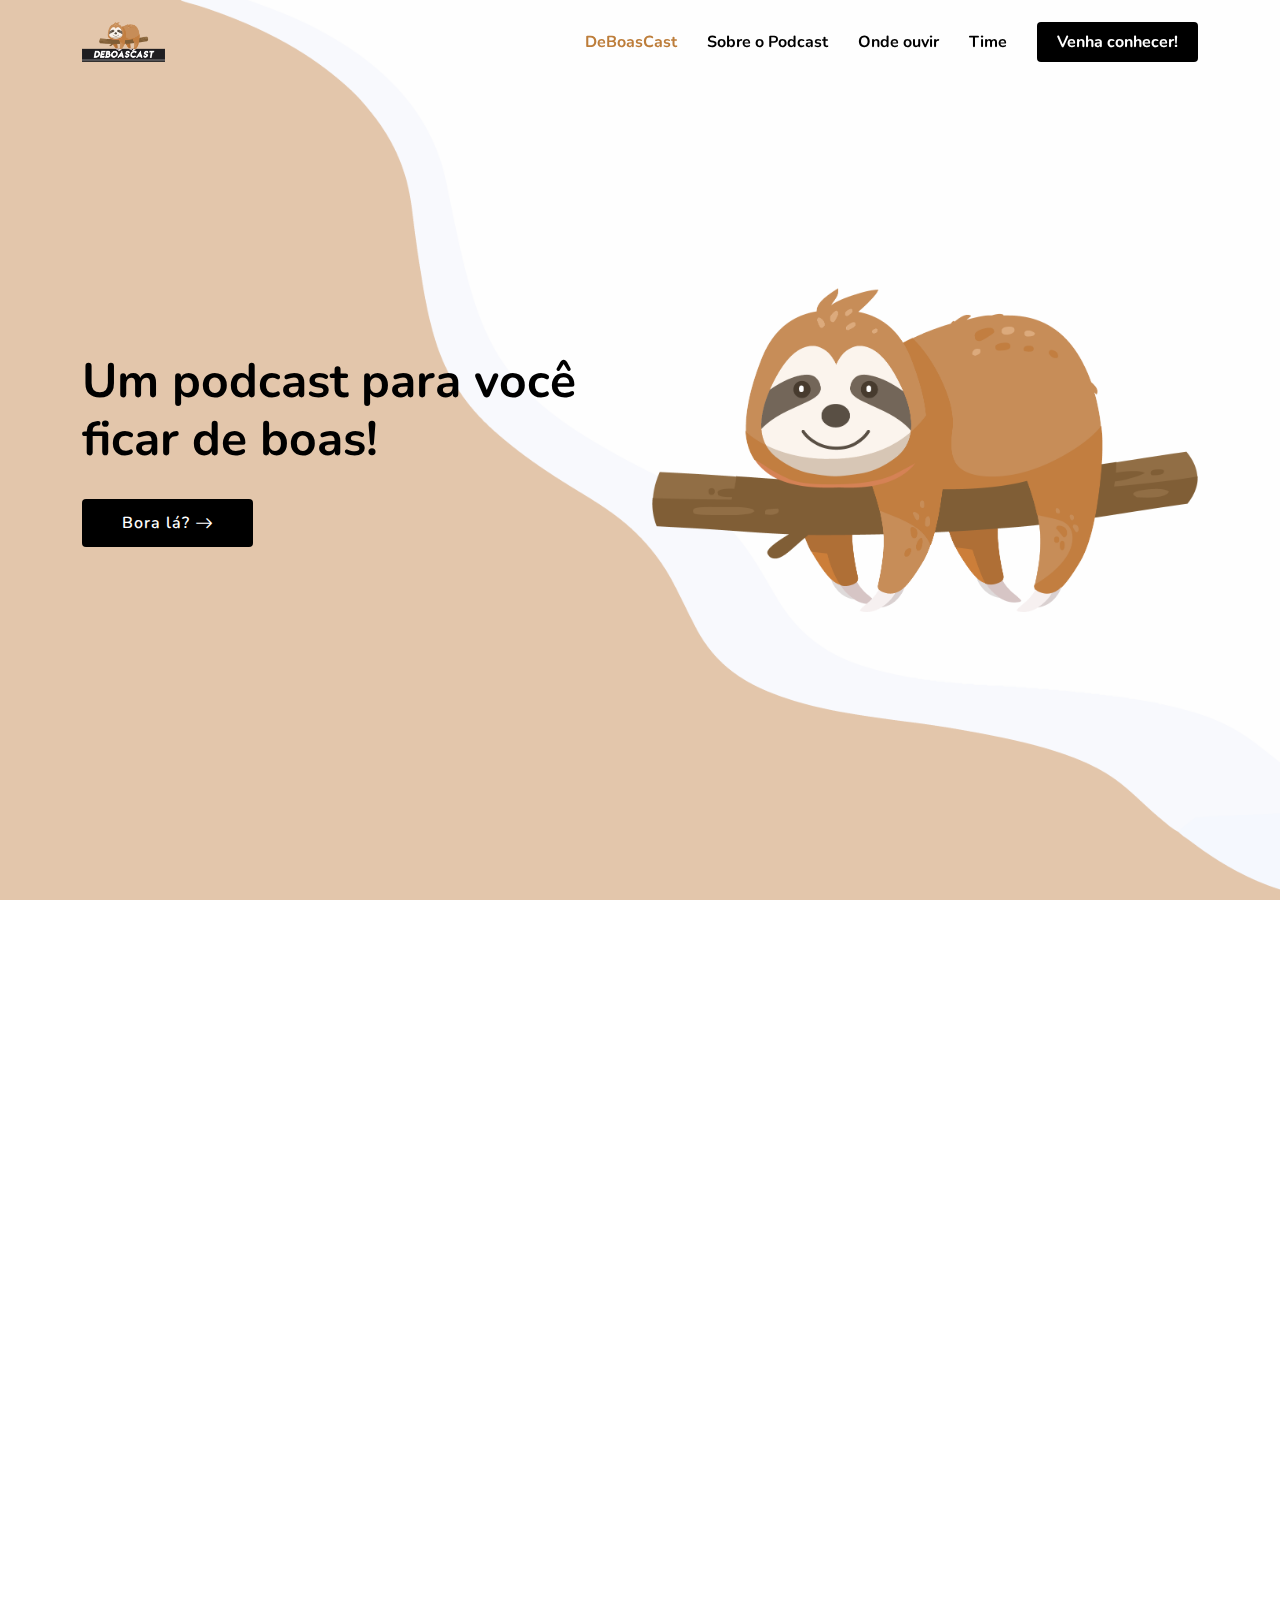
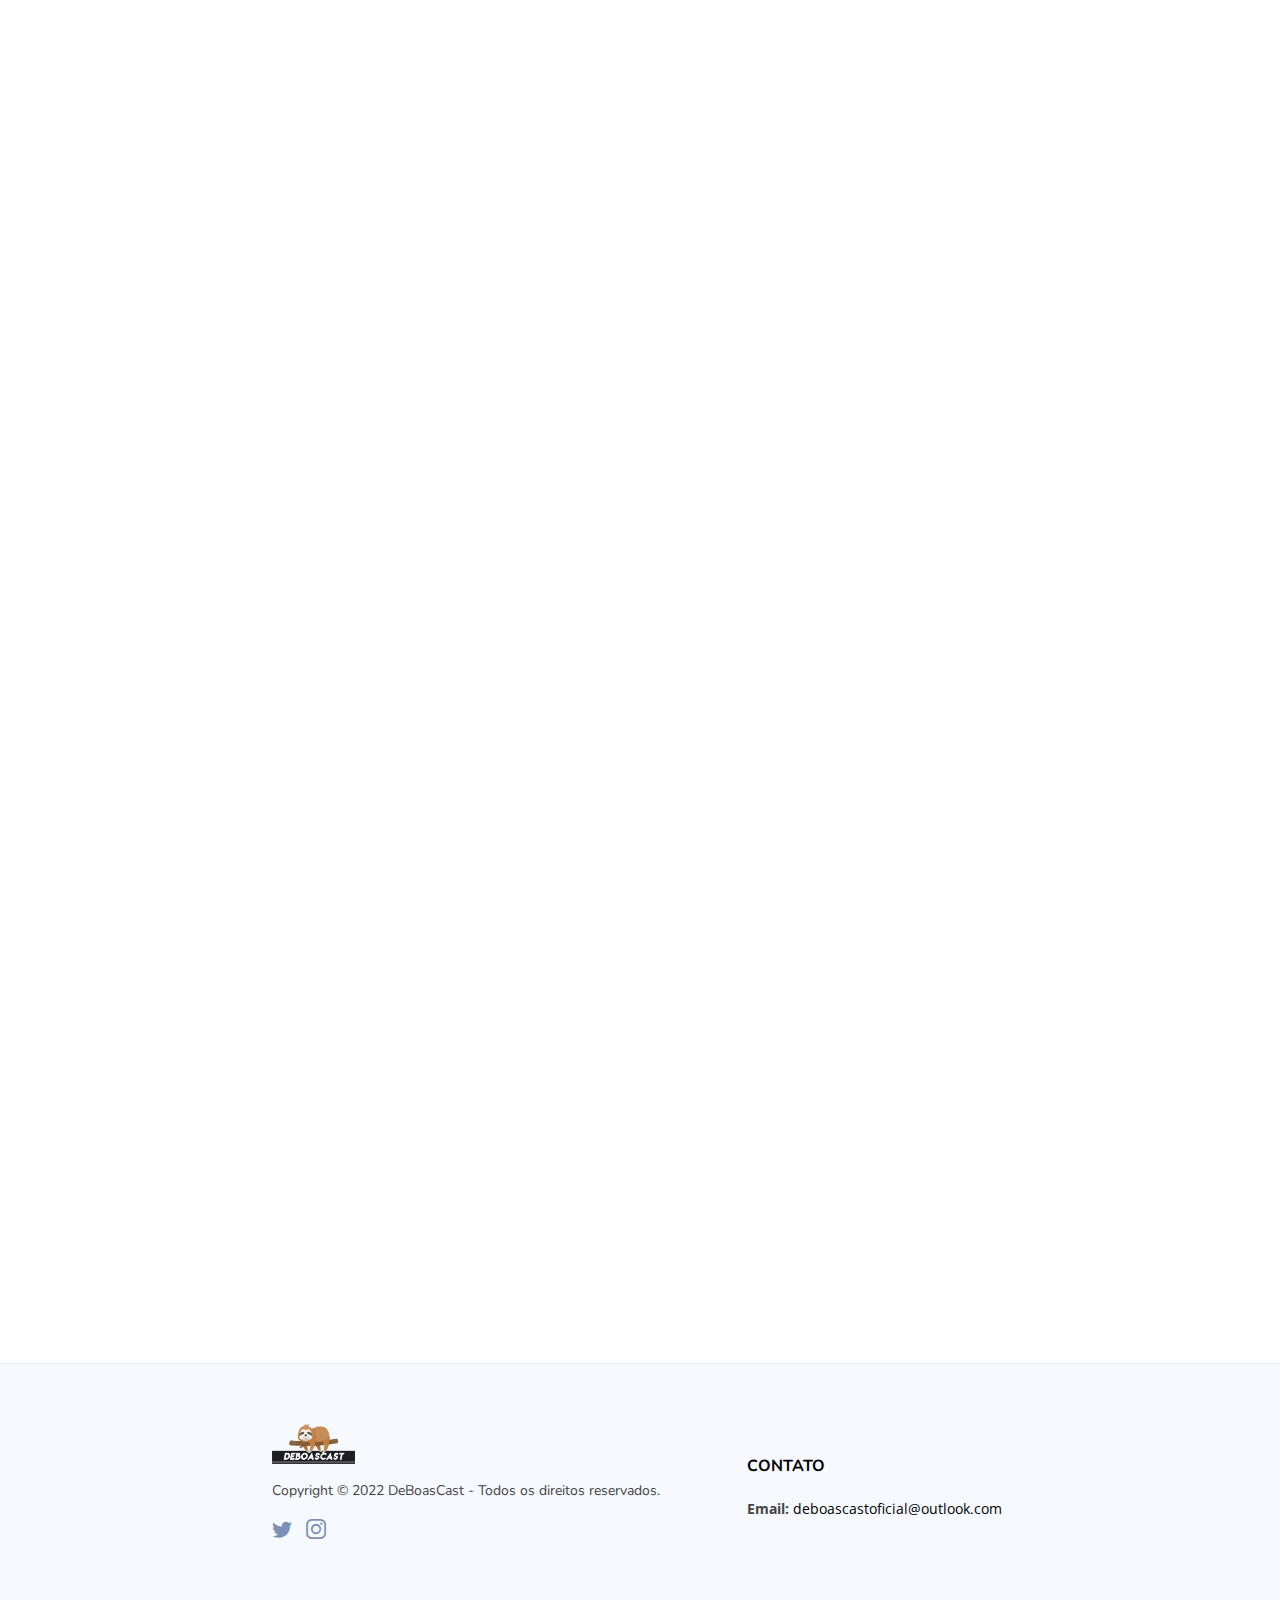
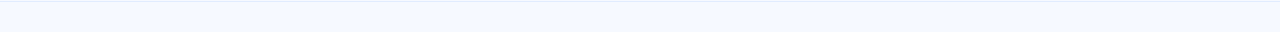
==== commit 6a8403c2: "P grande" ====
--- a/index.html
+++ b/index.html
@@ -45,7 +45,7 @@
       <nav id="navbar" class="navbar">
         <ul>
           <li><a class="nav-link scrollto active" href="#hero">DeBoasCast</a></li>
-          <li><a class="nav-link scrollto" href="#about">Sobre o podcast</a></li>
+          <li><a class="nav-link scrollto" href="#about">Sobre o Podcast</a></li>
           <li><a class="nav-link scrollto" href="#services">Onde ouvir</a></li>
           <li><a class="nav-link scrollto" href="#team">Time</a></li>
           <li><a class="getstarted scrollto" href="#services">Venha conhecer!</a></li>
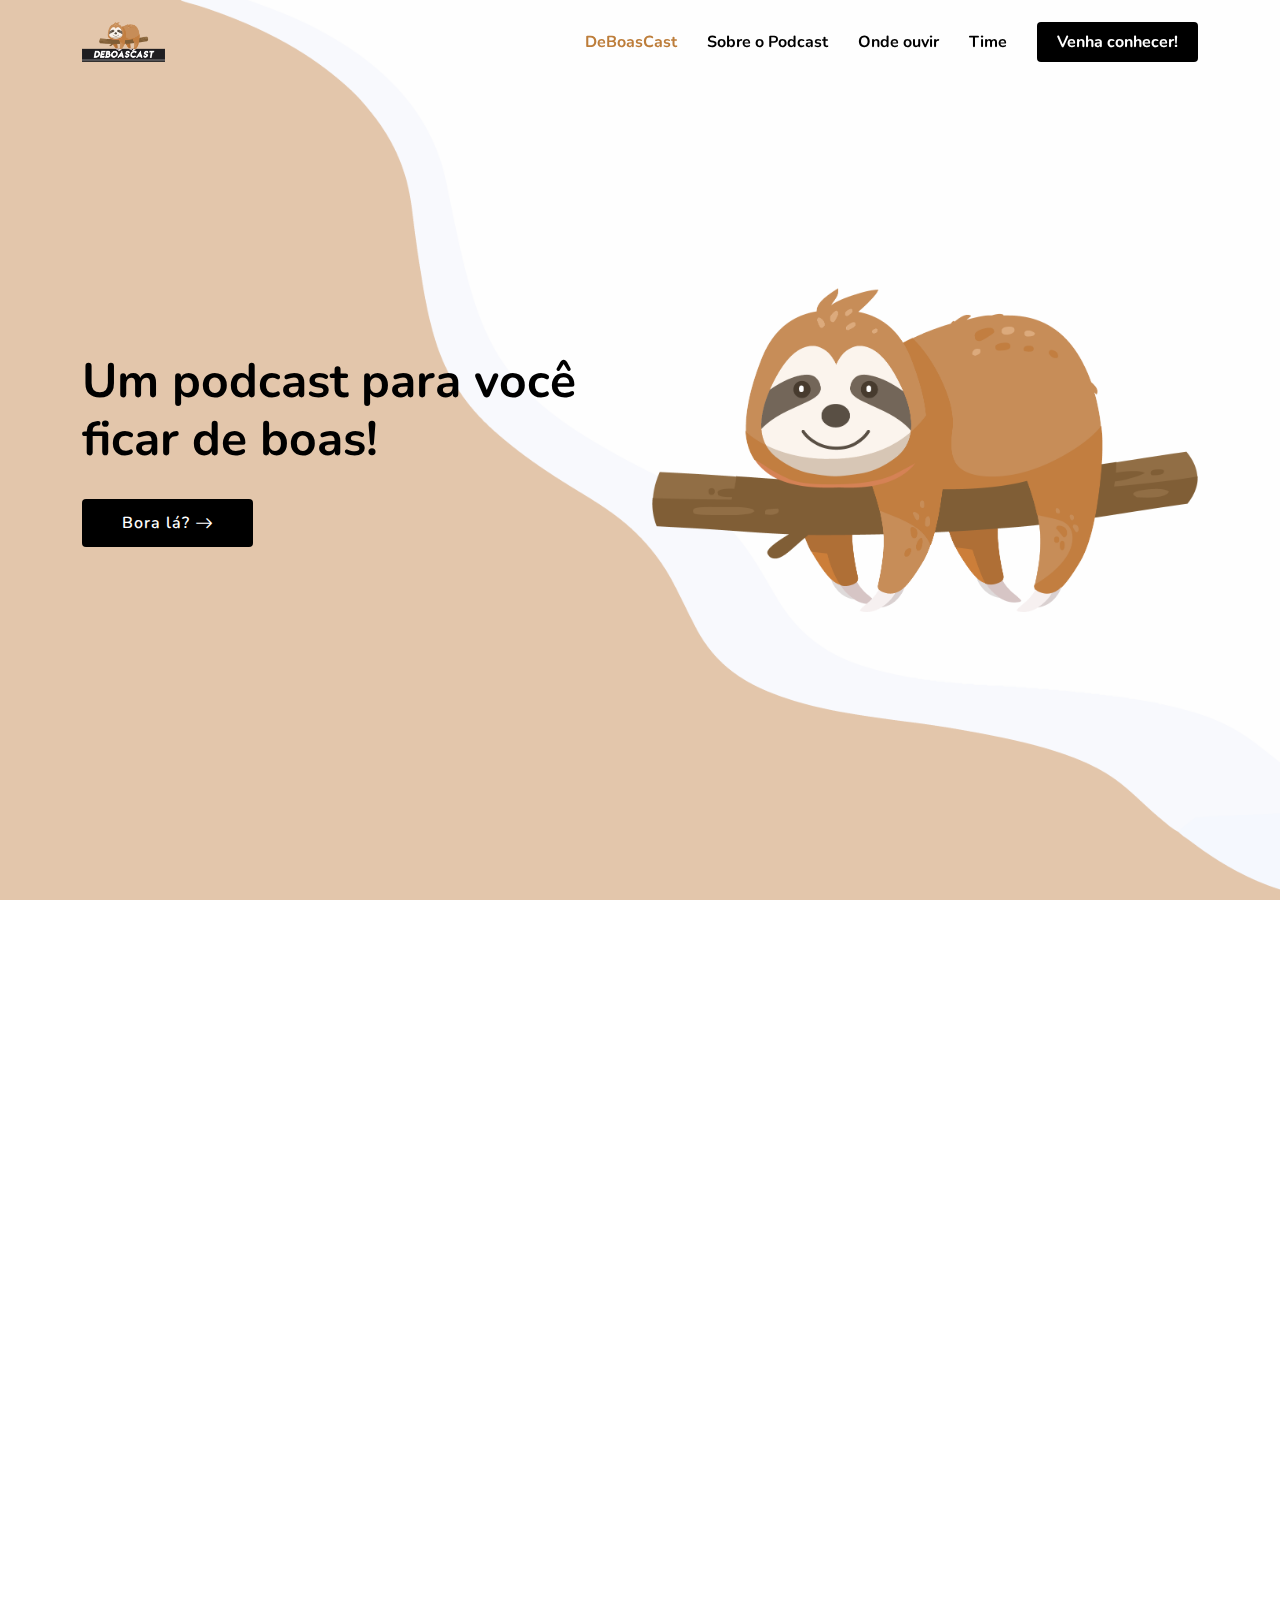
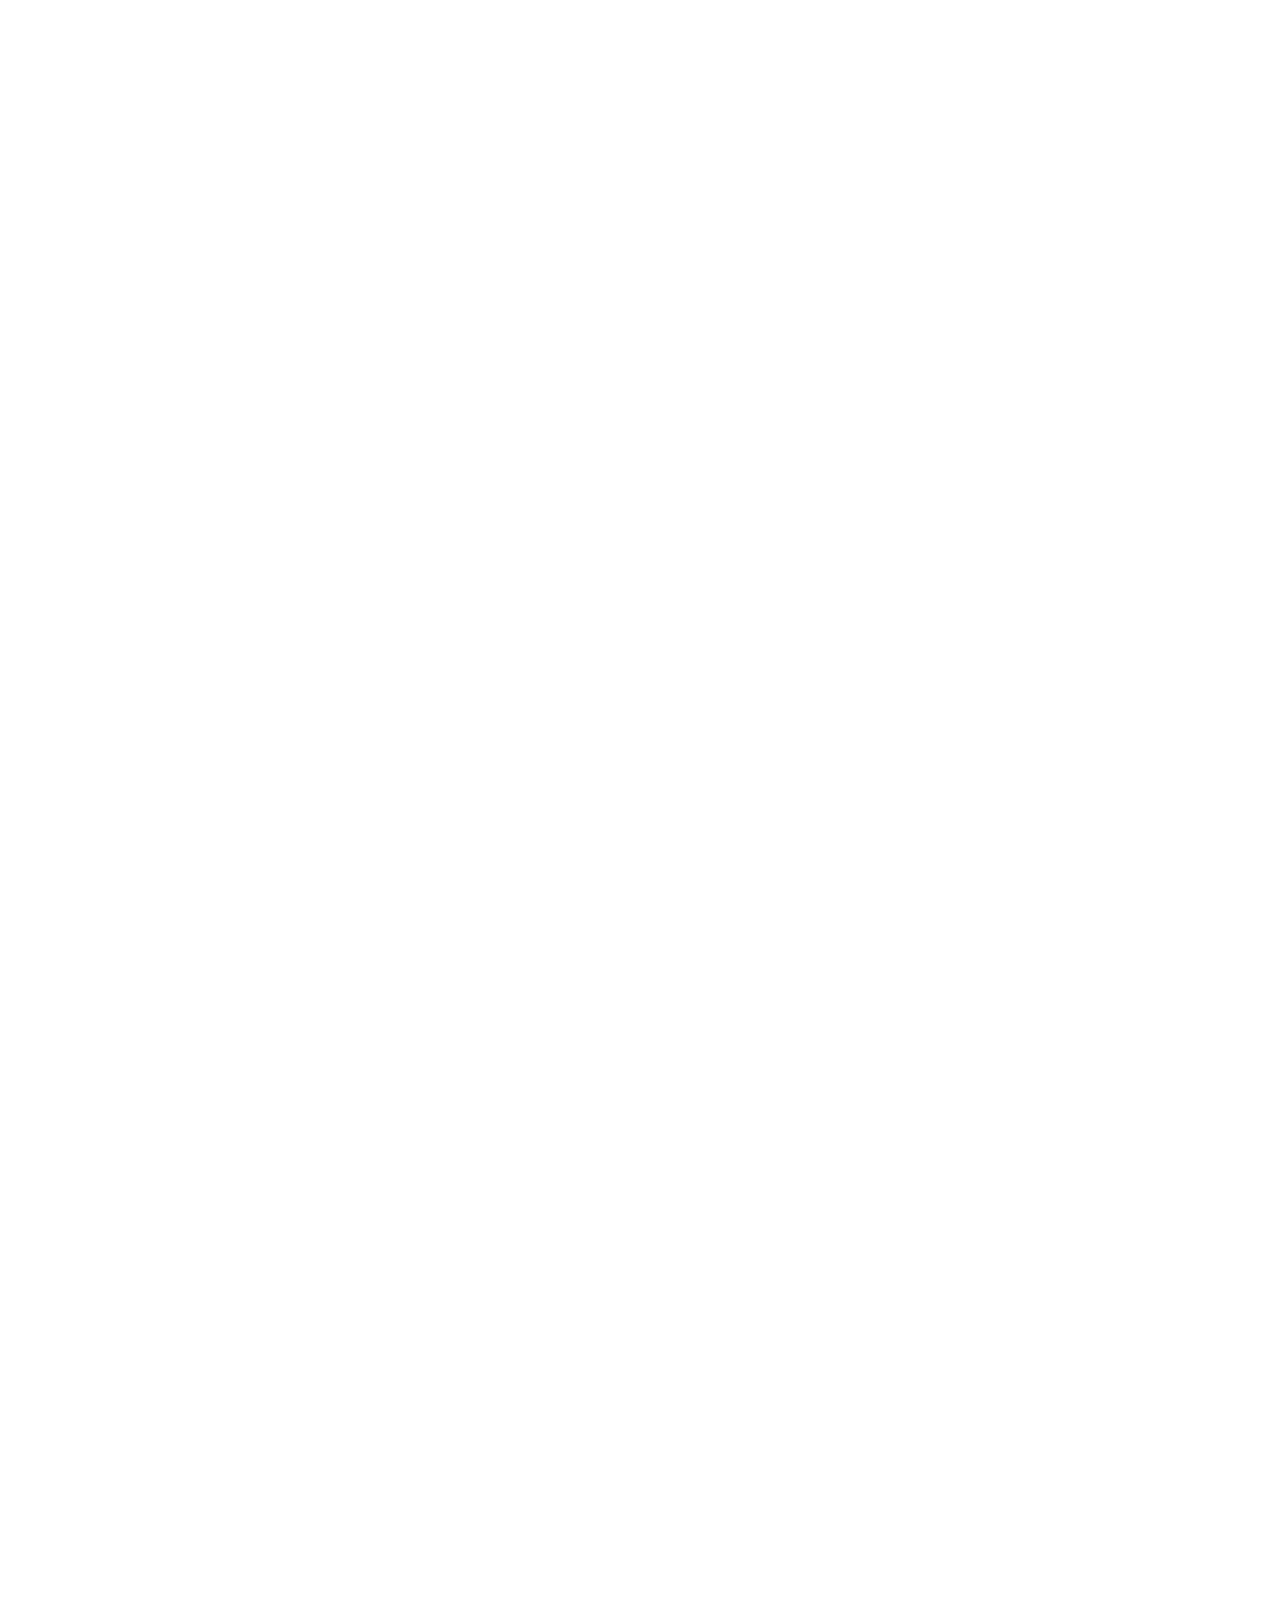
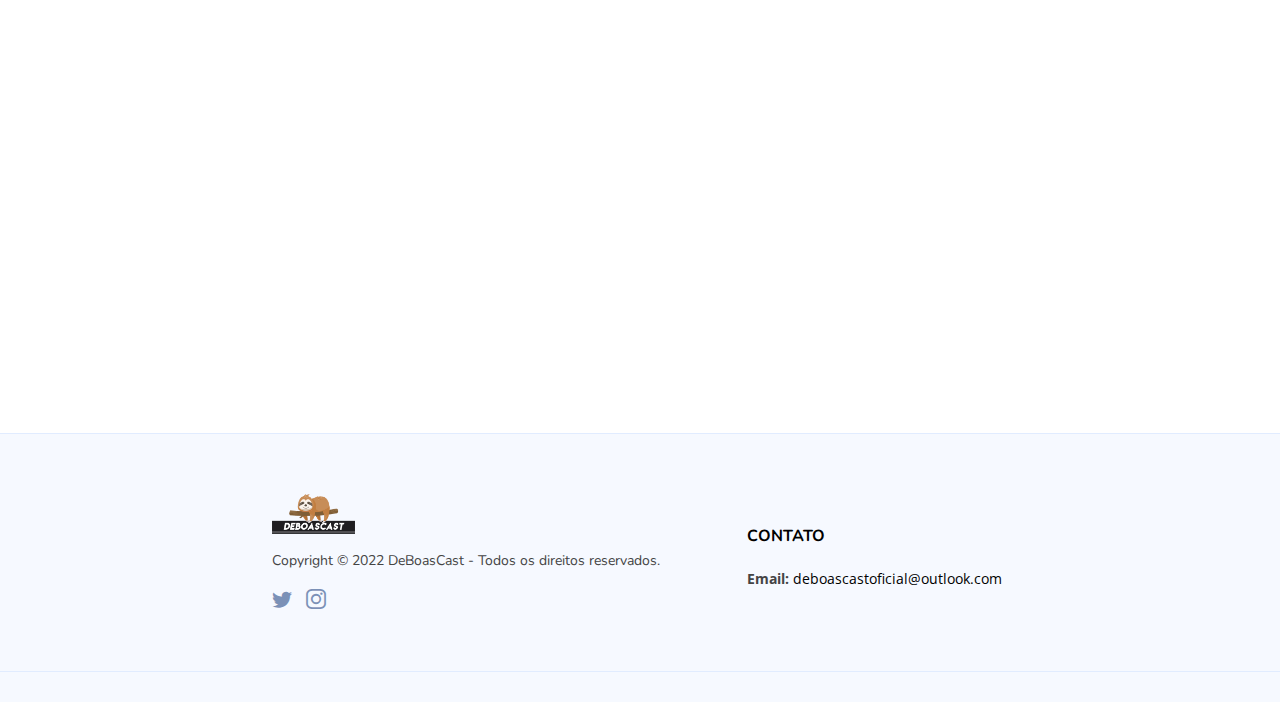
==== commit 8bf51ac8: "Update iframe" ====
--- a/index.html
+++ b/index.html
@@ -159,6 +159,15 @@
 
         </div>
 
+        <br><br><br>
+
+        <header class="section-header">
+          <p>Ou se quiser, pode ouvir por aqui!</p>
+        </header>
+
+        <iframe src="https://castbox.fm/app/castbox/player/id2850572?v=8.22.11&autoplay=0" frameborder="0" width="100%"
+          height="500"></iframe>
+
       </div>
 
     </section><!-- End Services Section -->
@@ -188,17 +197,13 @@
               <div class="member-info">
                 <h4>Rafael Lopes dos Santos</h4>
                 <span>Fundador</span>
-                <p>O PodCast foi criado com o objetivo de te deixar de boas. Você vai dar boas risadas, refletindo sobre os temas discutidos e contando sempre com presenças ilustres!</p>
+                <p>O PodCast foi criado com o objetivo de te deixar de boas. Você vai dar boas risadas, refletindo sobre
+                  os temas discutidos e contando sempre com presenças ilustres!</p>
               </div>
             </div>
           </div>
         </div>
       </div>
-
-      </div>
-
-      </div>
-
     </section><!-- End Team Section -->
 
   </main><!-- End #main -->
